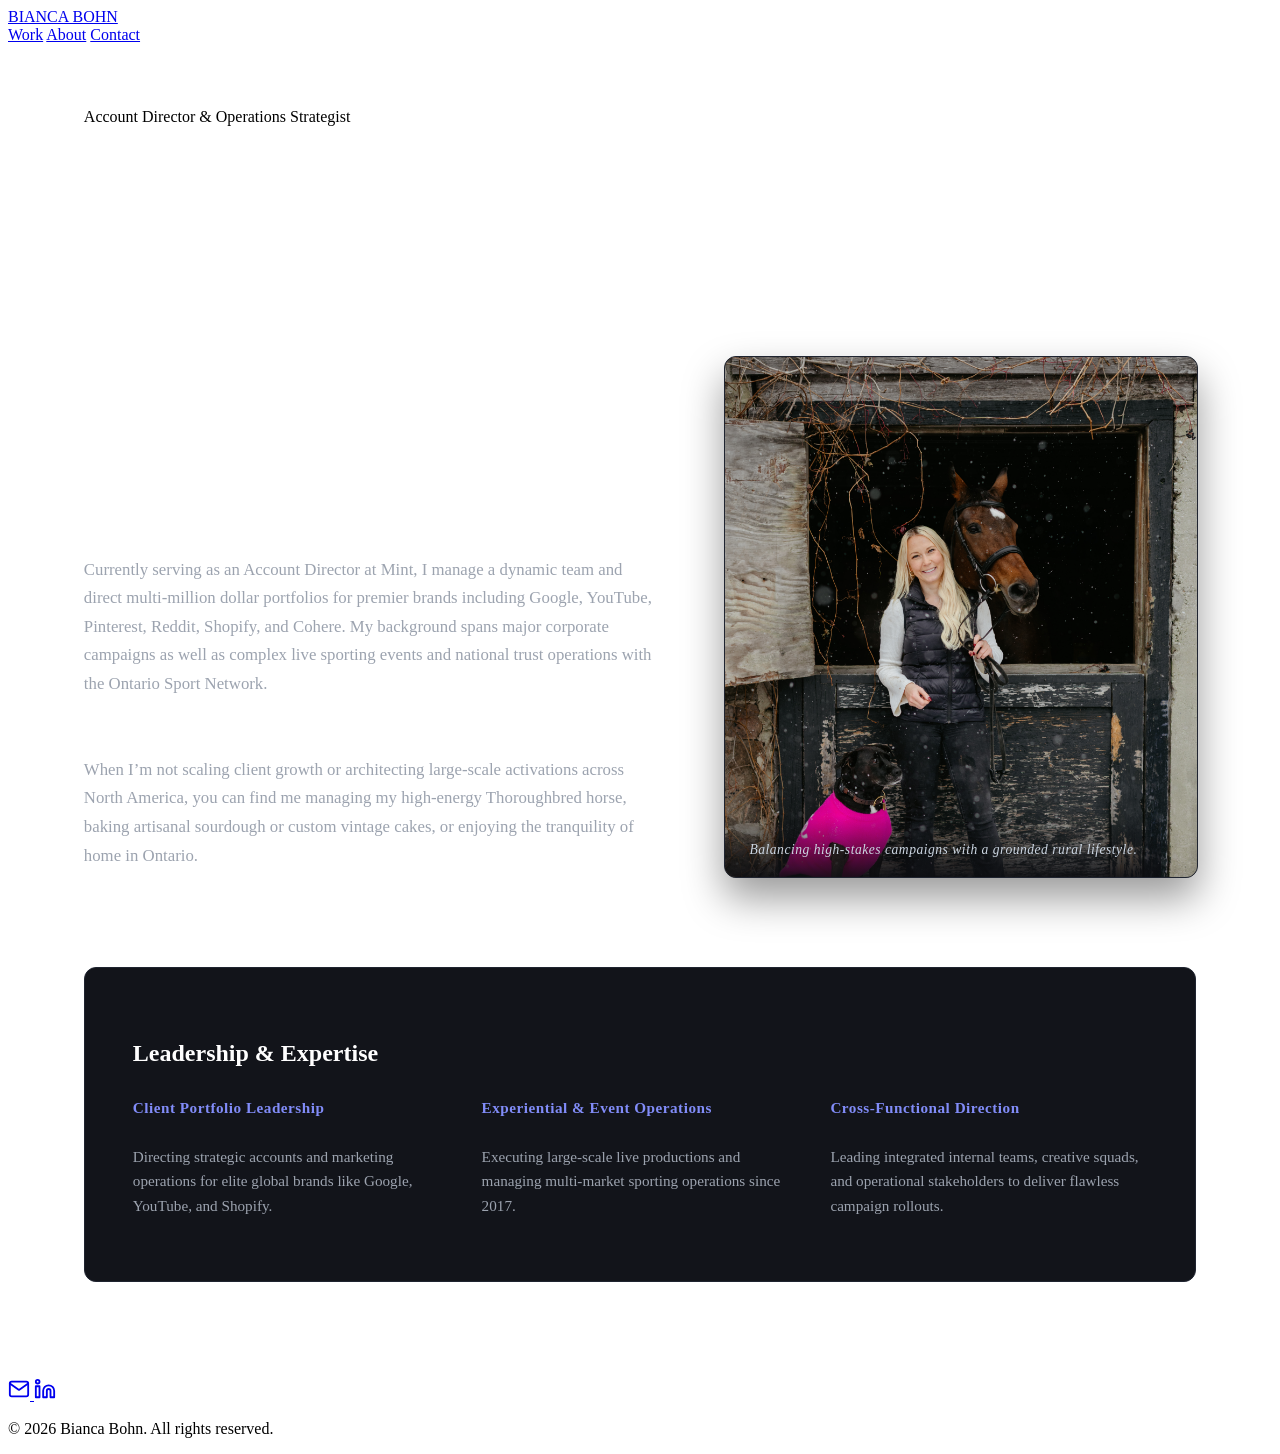
==== about.html @ da92cb6c "Add files via upload" ====
<!DOCTYPE html>
<html lang="en">
<head>
  <meta charset="UTF-8">
  <meta name="viewport" content="width=device-width, initial-scale=1.0">
  <title>About | Bianca Bohn</title>
  <link rel="stylesheet" href="styles.css">
</head>
<body>

  <!-- Navigation -->
  <header class="navbar">
    <a href="index.html" class="logo">BIANCA BOHN</a>
    <nav class="nav-links">
      <a href="index.html">Work</a>
      <a href="about.html" class="active">About</a>
      <a href="contact.html">Contact</a>
    </nav>
  </header>

  <!-- About Page Content -->
  <main class="about-page-container">
    
    <!-- Hero Intro Section -->
    <section class="about-hero">
      <div class="about-hero-text">
        <span class="info-label">Account Director & Operations Strategist</span>
        <h1>Driving scale through creative precision and operational rigor.</h1>
      </div>
    </section>

    <!-- Editorial Story & Lifestyle Photo Section -->
    <section class="about-story-section">
      <div class="about-story-grid">
        
        <!-- Left Column: Narrative -->
        <div class="about-text-content">
          <p class="story-lead">
            With nearly a decade of experience bridging the gap between high-level agency strategy and complex experiential execution, I specialize in leading high-performing teams and scaling portfolios for global tech and B2B leaders.
          </p>
          <p class="story-body">
            Currently serving as an Account Director at Mint, I manage a dynamic team and direct multi-million dollar portfolios for premier brands including Google, YouTube, Pinterest, Reddit, Shopify, and Cohere. My background spans major corporate campaigns as well as complex live sporting events and national trust operations with the Ontario Sport Network.
          </p>
          <p class="story-body">
            When I’m not scaling client growth or architecting large-scale activations across North America, you can find me managing my high-energy Thoroughbred horse, baking artisanal sourdough or custom vintage cakes, or enjoying the tranquility of home in Ontario.
          </p>
        </div>

        <!-- Right Column: Lifestyle Image Card -->
        <div class="about-image-card">
          <img src="about-lifestyle.jpg" alt="Bianca Bohn with her horse and dog">
          <div class="image-caption">
            <span>Balancing high-stakes campaigns with a grounded rural lifestyle.</span>
          </div>
        </div>

      </div>
    </section>

    <!-- Professional Experience Highlights -->
    <section class="experience-highlights">
      <div class="highlight-header">
        <h3>Leadership & Expertise</h3>
      </div>
      <div class="highlights-grid">
        <div class="highlight-box">
          <span class="highlight-title">Client Portfolio Leadership</span>
          <p class="highlight-desc">Directing strategic accounts and marketing operations for elite global brands like Google, YouTube, and Shopify.</p>
        </div>
        <div class="highlight-box">
          <span class="highlight-title">Experiential & Event Operations</span>
          <p class="highlight-desc">Executing large-scale live productions and managing multi-market sporting operations since 2017.</p>
        </div>
        <div class="highlight-box">
          <span class="highlight-title">Cross-Functional Direction</span>
          <p class="highlight-desc">Leading integrated internal teams, creative squads, and operational stakeholders to deliver flawless campaign rollouts.</p>
        </div>
      </div>
    </section>

  </main>

  <!-- Clean Icon Footer -->
  <footer class="footer-section">
    <div class="footer-content">
      <div class="footer-icons">
        <a href="mailto:biancabohn7@gmail.com" class="social-icon-btn" aria-label="Email">
          <svg width="22" height="22" viewBox="0 0 24 24" fill="none" stroke="currentColor" stroke-width="2" stroke-linecap="round" stroke-linejoin="round">
            <path d="M4 4h16c1.1 0 2 .9 2 2v12c0 1.1-.9 2-2 2H4c-1.1 0-2-.9-2-2V6c0-1.1.9-2 2-2z"></path>
            <polyline points="22,6 12,13 2,6"></polyline>
          </svg>
        </a>

        <a href="https://www.linkedin.com/in/biancabohn/" target="_blank" rel="noopener noreferrer" class="social-icon-btn" aria-label="LinkedIn">
          <svg width="22" height="22" viewBox="0 0 24 24" fill="none" stroke="currentColor" stroke-width="2" stroke-linecap="round" stroke-linejoin="round">
            <path d="M16 8a6 6 0 0 1 6 6v7h-4v-7a2 2 0 0 0-2-2 2 2 0 0 0-2 2v7h-4v-7a6 6 0 0 1 6-6z"></path>
            <rect x="2" y="9" width="4" height="12"></rect>
            <circle cx="4" cy="4" r="2"></circle>
          </svg>
        </a>
      </div>
      <p class="copyright">&copy; 2026 Bianca Bohn. All rights reserved.</p>
    </div>
  </footer>

</body>
</html>
---- styles.css ----
/* About Page Styling Enhancements */
.about-page-container {
  padding: 4rem 6% 6rem 6%;
  max-width: 1200px;
  margin: 0 auto;
}

.about-hero {
  margin-bottom: 4rem;
}

.about-hero h1 {
  font-size: clamp(2.5rem, 5.5vw, 4rem);
  font-weight: 800;
  color: #ffffff;
  letter-spacing: -1px;
  line-height: 1.1;
  margin-top: 1rem;
  max-width: 900px;
}

/* Story Section Grid */
.about-story-section {
  margin-bottom: 5rem;
}

.about-story-grid {
  display: grid;
  grid-template-columns: 1.1fr 0.9fr;
  gap: 4rem;
  align-items: center;
}

.about-text-content {
  display: flex;
  flex-direction: column;
  gap: 1.5rem;
}

.story-lead {
  font-size: 1.25rem;
  color: #ffffff;
  line-height: 1.6;
  font-weight: 500;
}

.story-body {
  font-size: 1.05rem;
  color: #9ca3af;
  line-height: 1.7;
}

/* Lifestyle Image Card */
.about-image-card {
  position: relative;
  width: 100%;
  height: 520px;
  border-radius: 12px;
  overflow: hidden;
  border: 1px solid #1f2430;
  background-color: #12141a;
  box-shadow: 0 20px 40px rgba(0, 0, 0, 0.4);
}

.about-image-card img {
  width: 100%;
  height: 100%;
  object-fit: cover;
  transition: transform 0.6s ease;
}

.about-image-card:hover img {
  transform: scale(1.03);
}

.image-caption {
  position: absolute;
  bottom: 0;
  inset-x: 0;
  background: linear-gradient(to top, rgba(13, 14, 18, 0.9) 0%, transparent 100%);
  padding: 1.5rem 1.5rem 1.2rem 1.5rem;
}

.image-caption span {
  font-size: 0.85rem;
  color: #cbd5e1;
  letter-spacing: 0.5px;
  font-style: italic;
}

/* Experience Highlights Grid */
.experience-highlights {
  background-color: #12141a;
  border: 1px solid #1f2430;
  padding: 3rem;
  border-radius: 12px;
}

.highlight-header h3 {
  font-size: 1.5rem;
  color: #ffffff;
  margin-bottom: 2rem;
}

.highlights-grid {
  display: grid;
  grid-template-columns: repeat(3, 1fr);
  gap: 2rem;
}

.highlight-box {
  display: flex;
  flex-direction: column;
  gap: 0.8rem;
}

.highlight-title {
  font-size: 0.95rem;
  font-weight: 700;
  color: #818cf8;
  letter-spacing: 0.5px;
}

.highlight-desc {
  font-size: 0.95rem;
  color: #9ca3af;
  line-height: 1.6;
}

/* Responsive adjustments */
@media (max-width: 968px) {
  .about-story-grid {
    grid-template-columns: 1fr;
    gap: 3rem;
  }

  .about-image-card {
    height: 400px;
  }

  .highlights-grid {
    grid-template-columns: 1fr;
    gap: 2.5rem;
  }
}
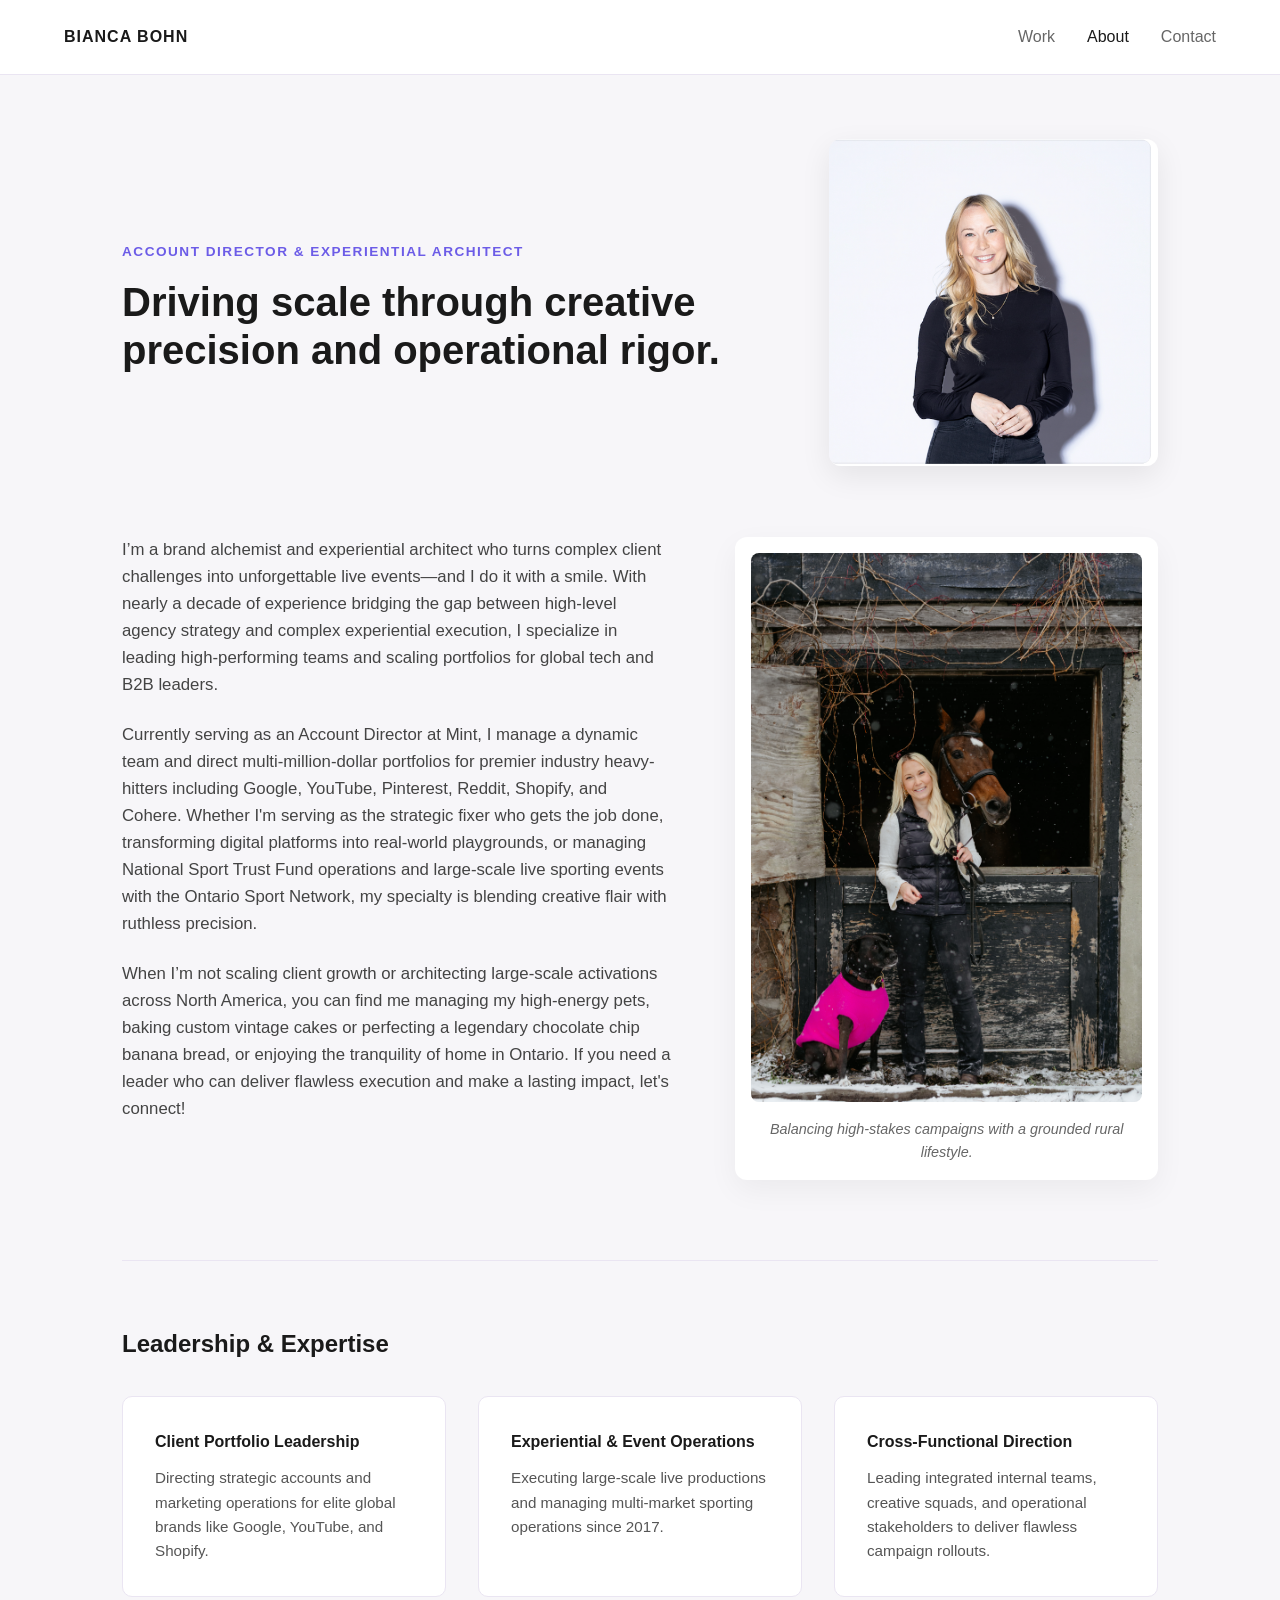
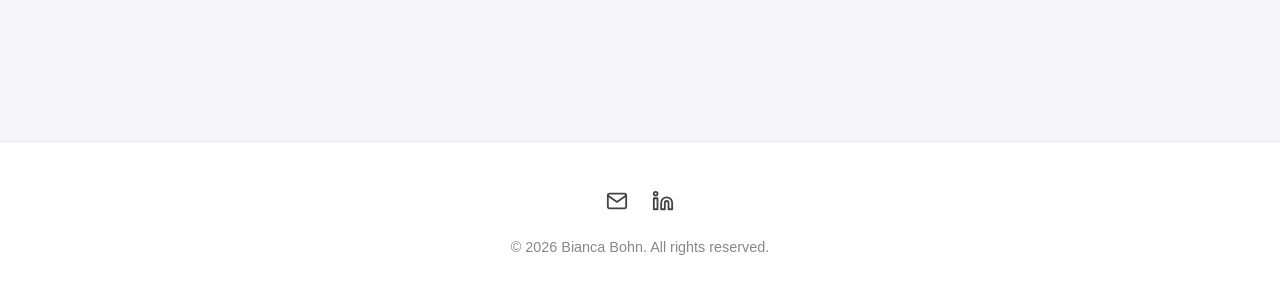
==== commit fa3ca019: "Add files via upload" ====
--- a/about.html
+++ b/about.html
@@ -21,11 +21,14 @@
   <!-- About Page Content -->
   <main class="about-page-container">
     
-    <!-- Hero Intro Section -->
-    <section class="about-hero">
+    <!-- Hero Intro Section with Professional Headshot Side-by-Side -->
+    <section class="about-hero-split">
       <div class="about-hero-text">
-        <span class="info-label">Account Director & Operations Strategist</span>
+        <span class="info-label">Account Director & Experiential Architect</span>
         <h1>Driving scale through creative precision and operational rigor.</h1>
+      </div>
+      <div class="about-headshot-card">
+        <img src="headshot.jpg" alt="Bianca Bohn Professional Headshot">
       </div>
     </section>
 
@@ -36,19 +39,19 @@
         <!-- Left Column: Narrative -->
         <div class="about-text-content">
           <p class="story-lead">
-            With nearly a decade of experience bridging the gap between high-level agency strategy and complex experiential execution, I specialize in leading high-performing teams and scaling portfolios for global tech and B2B leaders.
+            I’m a brand alchemist and experiential architect who turns complex client challenges into unforgettable live events—and I do it with a smile. With nearly a decade of experience bridging the gap between high-level agency strategy and complex experiential execution, I specialize in leading high-performing teams and scaling portfolios for global tech and B2B leaders.
           </p>
           <p class="story-body">
-            Currently serving as an Account Director at Mint, I manage a dynamic team and direct multi-million dollar portfolios for premier brands including Google, YouTube, Pinterest, Reddit, Shopify, and Cohere. My background spans major corporate campaigns as well as complex live sporting events and national trust operations with the Ontario Sport Network.
+            Currently serving as an Account Director at Mint, I manage a dynamic team and direct multi-million-dollar portfolios for premier industry heavy-hitters including Google, YouTube, Pinterest, Reddit, Shopify, and Cohere. Whether I'm serving as the strategic fixer who gets the job done, transforming digital platforms into real-world playgrounds, or managing National Sport Trust Fund operations and large-scale live sporting events with the Ontario Sport Network, my specialty is blending creative flair with ruthless precision.
           </p>
           <p class="story-body">
-            When I’m not scaling client growth or architecting large-scale activations across North America, you can find me managing my high-energy Thoroughbred horse, baking artisanal sourdough or custom vintage cakes, or enjoying the tranquility of home in Ontario.
+            When I’m not scaling client growth or architecting large-scale activations across North America, you can find me managing my high-energy pets, baking custom vintage cakes or perfecting a legendary chocolate chip banana bread, or enjoying the tranquility of home in Ontario. If you need a leader who can deliver flawless execution and make a lasting impact, let's connect!
           </p>
         </div>
 
         <!-- Right Column: Lifestyle Image Card -->
         <div class="about-image-card">
-          <img src="about-lifestyle.jpg" alt="Bianca Bohn with her horse and dog">
+          <img src="about-lifestyle.jpg" alt="Bianca Bohn with her horse and pets">
           <div class="image-caption">
             <span>Balancing high-stakes campaigns with a grounded rural lifestyle.</span>
           </div>
--- a/styles.css
+++ b/styles.css
@@ -1,105 +1,145 @@
-/* About Page Styling Enhancements */
+/* Base Styles */
+* {
+  margin: 0;
+  padding: 0;
+  box-sizing: border-box;
+}
+
+body {
+  font-family: -apple-system, BlinkMacSystemFont, "Segoe UI", Roboto, Helvetica, Arial, sans-serif;
+  background-color: #f7f6f9;
+  color: #1a1a1a;
+  line-height: 1.6;
+}
+
+/* Navbar */
+.navbar {
+  display: flex;
+  justify-content: space-between;
+  align-items: center;
+  padding: 1.5rem 5%;
+  background-color: #ffffff;
+  border-bottom: 1px solid #eae5f2;
+}
+
+.logo {
+  font-weight: 700;
+  letter-spacing: 1px;
+  text-decoration: none;
+  color: #1a1a1a;
+}
+
+.nav-links {
+  display: flex;
+  gap: 2rem;
+}
+
+.nav-links a {
+  text-decoration: none;
+  color: #666;
+  font-weight: 500;
+  transition: color 0.2s ease;
+}
+
+.nav-links a:hover,
+.nav-links a.active {
+  color: #1a1a1a;
+}
+
+/* About Page Container */
 .about-page-container {
-  padding: 4rem 6% 6rem 6%;
-  max-width: 1200px;
+  max-width: 1100px;
   margin: 0 auto;
-}
-
-.about-hero {
+  padding: 4rem 2rem;
+}
+
+/* Hero Split Section */
+.about-hero-split {
+  display: grid;
+  grid-template-columns: 2fr 1fr;
+  gap: 3rem;
+  align-items: center;
   margin-bottom: 4rem;
 }
 
-.about-hero h1 {
-  font-size: clamp(2.5rem, 5.5vw, 4rem);
-  font-weight: 800;
-  color: #ffffff;
-  letter-spacing: -1px;
-  line-height: 1.1;
-  margin-top: 1rem;
-  max-width: 900px;
-}
-
-/* Story Section Grid */
+.info-label {
+  display: inline-block;
+  font-size: 0.85rem;
+  text-transform: uppercase;
+  letter-spacing: 1.5px;
+  color: #6c5ce7;
+  font-weight: 600;
+  margin-bottom: 1rem;
+}
+
+.about-hero-text h1 {
+  font-size: 2.5rem;
+  line-height: 1.2;
+  color: #1a1a1a;
+}
+
+.about-headshot-card img {
+  width: 100%;
+  border-radius: 12px;
+  box-shadow: 0 10px 30px rgba(0, 0, 0, 0.08);
+  object-fit: cover;
+}
+
+/* Editorial Story Section */
 .about-story-section {
   margin-bottom: 5rem;
 }
 
 .about-story-grid {
   display: grid;
-  grid-template-columns: 1.1fr 0.9fr;
+  grid-template-columns: 1.3fr 1fr;
   gap: 4rem;
-  align-items: center;
-}
-
-.about-text-content {
-  display: flex;
-  flex-direction: column;
-  gap: 1.5rem;
+  align-items: start;
+}
+
+.about-text-content p {
+  margin-bottom: 1.5rem;
+  color: #444;
+  font-size: 1.05rem;
 }
 
 .story-lead {
-  font-size: 1.25rem;
-  color: #ffffff;
-  line-height: 1.6;
   font-weight: 500;
-}
-
-.story-body {
-  font-size: 1.05rem;
-  color: #9ca3af;
-  line-height: 1.7;
-}
-
-/* Lifestyle Image Card */
+  color: #1a1a1a;
+}
+
 .about-image-card {
-  position: relative;
-  width: 100%;
-  height: 520px;
+  background: #ffffff;
+  padding: 1rem;
   border-radius: 12px;
-  overflow: hidden;
-  border: 1px solid #1f2430;
-  background-color: #12141a;
-  box-shadow: 0 20px 40px rgba(0, 0, 0, 0.4);
+  box-shadow: 0 10px 30px rgba(0, 0, 0, 0.05);
 }
 
 .about-image-card img {
   width: 100%;
-  height: 100%;
+  border-radius: 8px;
+  display: block;
   object-fit: cover;
-  transition: transform 0.6s ease;
-}
-
-.about-image-card:hover img {
-  transform: scale(1.03);
 }
 
 .image-caption {
-  position: absolute;
-  bottom: 0;
-  inset-x: 0;
-  background: linear-gradient(to top, rgba(13, 14, 18, 0.9) 0%, transparent 100%);
-  padding: 1.5rem 1.5rem 1.2rem 1.5rem;
-}
-
-.image-caption span {
-  font-size: 0.85rem;
-  color: #cbd5e1;
-  letter-spacing: 0.5px;
+  padding-top: 1rem;
+  font-size: 0.9rem;
+  color: #666;
+  text-align: center;
   font-style: italic;
 }
 
-/* Experience Highlights Grid */
+/* Experience Highlights */
 .experience-highlights {
-  background-color: #12141a;
-  border: 1px solid #1f2430;
-  padding: 3rem;
-  border-radius: 12px;
+  border-top: 1px solid #eae5f2;
+  padding-top: 4rem;
 }
 
 .highlight-header h3 {
   font-size: 1.5rem;
-  color: #ffffff;
   margin-bottom: 2rem;
+  color: #1a1a1a;
 }
 
 .highlights-grid {
@@ -109,37 +149,68 @@
 }
 
 .highlight-box {
-  display: flex;
-  flex-direction: column;
-  gap: 0.8rem;
+  background: #ffffff;
+  padding: 2rem;
+  border-radius: 10px;
+  border: 1px solid #eae5f2;
 }
 
 .highlight-title {
-  font-size: 0.95rem;
-  font-weight: 700;
-  color: #818cf8;
-  letter-spacing: 0.5px;
+  display: block;
+  font-weight: 600;
+  margin-bottom: 0.75rem;
+  color: #1a1a1a;
 }
 
 .highlight-desc {
   font-size: 0.95rem;
-  color: #9ca3af;
-  line-height: 1.6;
-}
-
-/* Responsive adjustments */
-@media (max-width: 968px) {
-  .about-story-grid {
-    grid-template-columns: 1fr;
-    gap: 3rem;
-  }
-
-  .about-image-card {
-    height: 400px;
-  }
-
+  color: #555;
+  margin: 0;
+}
+
+/* Footer */
+.footer-section {
+  background-color: #ffffff;
+  border-top: 1px solid #eae5f2;
+  padding: 3rem 0;
+  margin-top: 5rem;
+  text-align: center;
+}
+
+.footer-content {
+  max-width: 1100px;
+  margin: 0 auto;
+  padding: 0 2rem;
+}
+
+.footer-icons {
+  display: flex;
+  justify-content: center;
+  gap: 1.5rem;
+  margin-bottom: 1.5rem;
+}
+
+.social-icon-btn {
+  color: #444;
+  transition: color 0.2s ease;
+  display: inline-flex;
+}
+
+.social-icon-btn:hover {
+  color: #6c5ce7;
+}
+
+.copyright {
+  font-size: 0.9rem;
+  color: #888;
+}
+
+/* Responsive Design */
+@media (max-width: 768px) {
+  .about-hero-split,
+  .about-story-grid,
   .highlights-grid {
     grid-template-columns: 1fr;
-    gap: 2.5rem;
+    gap: 2rem;
   }
 }
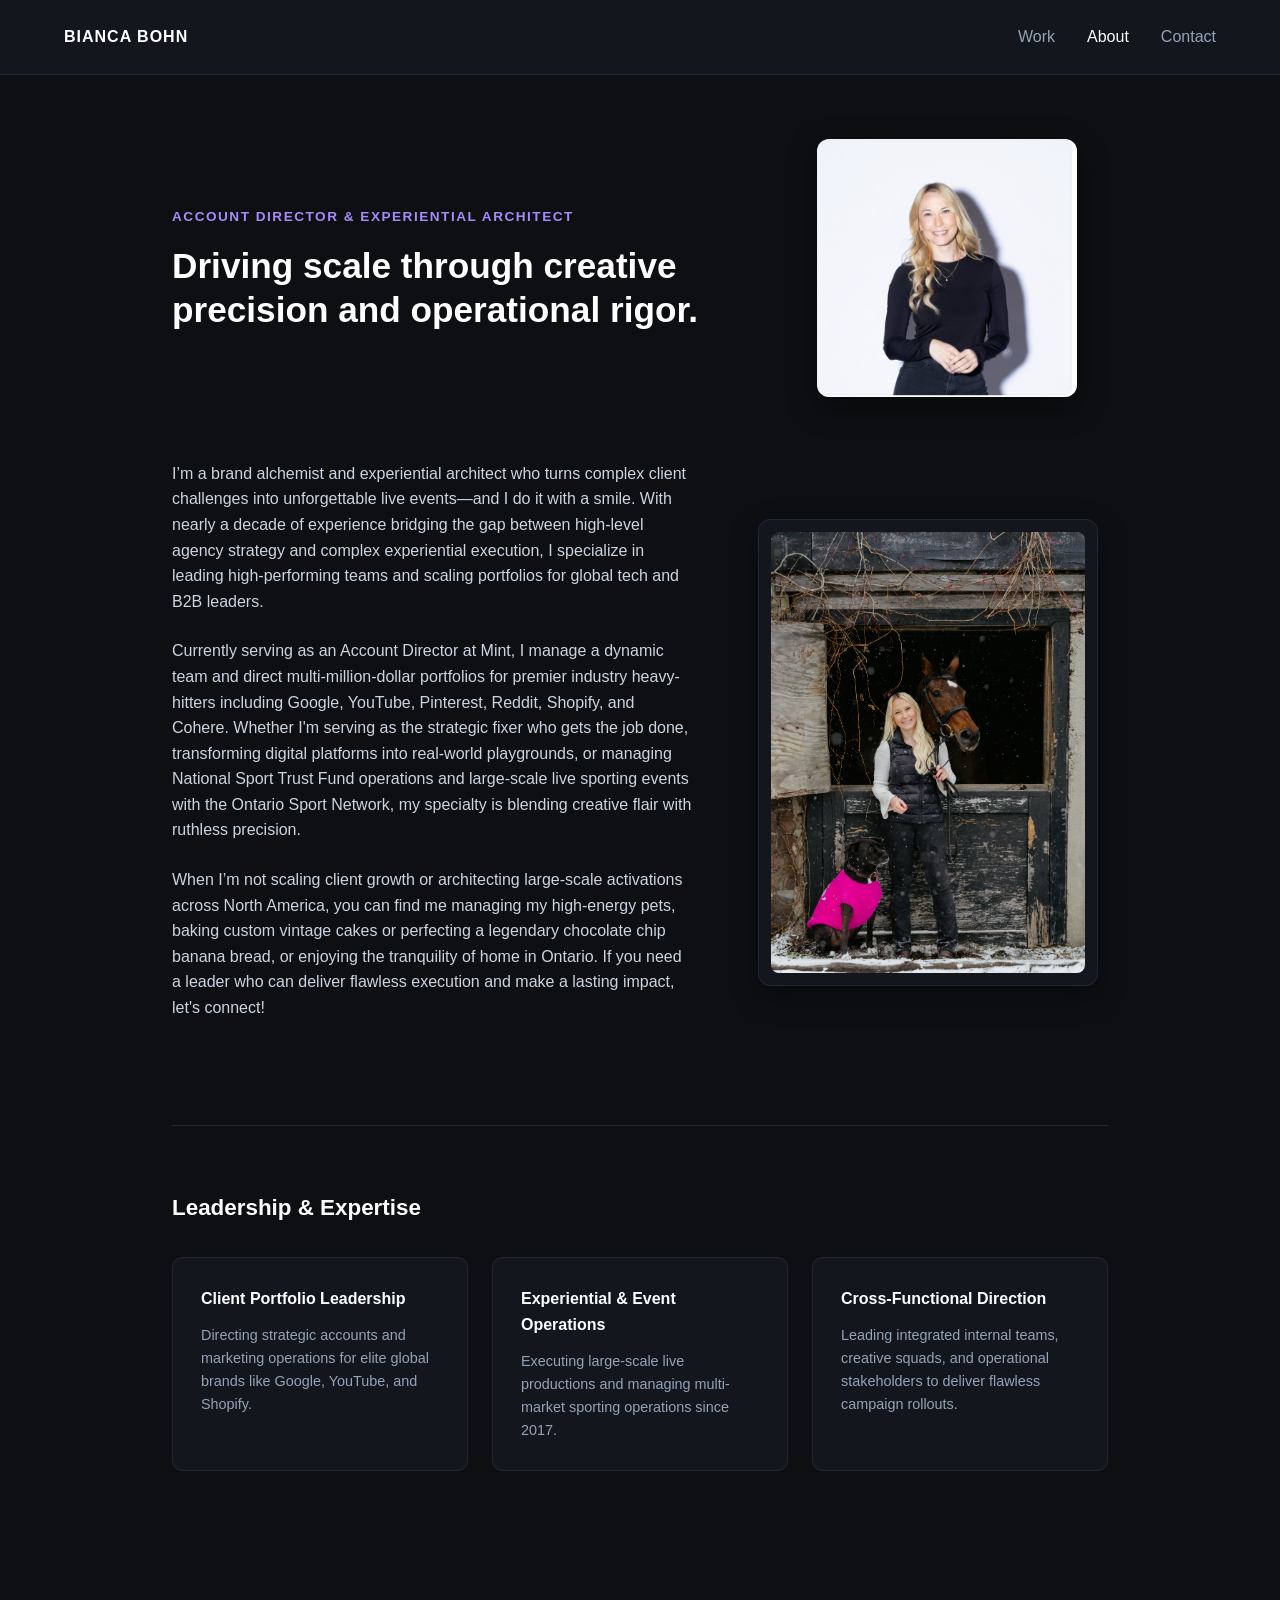
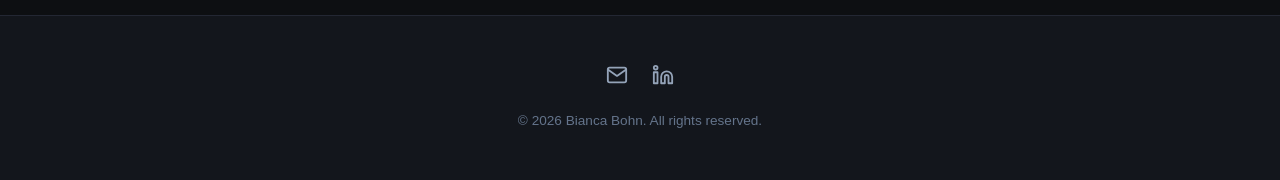
==== commit 7731feb2: "Add files via upload" ====
--- a/about.html
+++ b/about.html
@@ -21,13 +21,13 @@
   <!-- About Page Content -->
   <main class="about-page-container">
     
-    <!-- Hero Intro Section with Professional Headshot Side-by-Side -->
-    <section class="about-hero-split">
+    <!-- Hero Intro Section -->
+    <section class="about-hero-balanced">
       <div class="about-hero-text">
         <span class="info-label">Account Director & Experiential Architect</span>
         <h1>Driving scale through creative precision and operational rigor.</h1>
       </div>
-      <div class="about-headshot-card">
+      <div class="headshot-wrapper">
         <img src="headshot.jpg" alt="Bianca Bohn Professional Headshot">
       </div>
     </section>
@@ -49,12 +49,9 @@
           </p>
         </div>
 
-        <!-- Right Column: Lifestyle Image Card -->
-        <div class="about-image-card">
+        <!-- Right Column: Lifestyle Image (Text overlay removed, smaller size) -->
+        <div class="about-image-card-clean">
           <img src="about-lifestyle.jpg" alt="Bianca Bohn with her horse and pets">
-          <div class="image-caption">
-            <span>Balancing high-stakes campaigns with a grounded rural lifestyle.</span>
-          </div>
         </div>
 
       </div>
--- a/styles.css
+++ b/styles.css
@@ -7,8 +7,8 @@
 
 body {
   font-family: -apple-system, BlinkMacSystemFont, "Segoe UI", Roboto, Helvetica, Arial, sans-serif;
-  background-color: #f7f6f9;
-  color: #1a1a1a;
+  background-color: #0d0f12; /* Dark theme matching your aesthetic */
+  color: #e2e8f0;
   line-height: 1.6;
 }
 
@@ -18,15 +18,15 @@
   justify-content: space-between;
   align-items: center;
   padding: 1.5rem 5%;
-  background-color: #ffffff;
-  border-bottom: 1px solid #eae5f2;
+  background-color: #13161c;
+  border-bottom: 1px solid #232733;
 }
 
 .logo {
   font-weight: 700;
   letter-spacing: 1px;
   text-decoration: none;
-  color: #1a1a1a;
+  color: #ffffff;
 }
 
 .nav-links {
@@ -36,27 +36,27 @@
 
 .nav-links a {
   text-decoration: none;
-  color: #666;
+  color: #94a3b8;
   font-weight: 500;
   transition: color 0.2s ease;
 }
 
 .nav-links a:hover,
 .nav-links a.active {
-  color: #1a1a1a;
+  color: #ffffff;
 }
 
 /* About Page Container */
 .about-page-container {
-  max-width: 1100px;
+  max-width: 1000px;
   margin: 0 auto;
   padding: 4rem 2rem;
 }
 
-/* Hero Split Section */
-.about-hero-split {
+/* Hero Balanced Section */
+.about-hero-balanced {
   display: grid;
-  grid-template-columns: 2fr 1fr;
+  grid-template-columns: 1.4fr 0.8fr;
   gap: 3rem;
   align-items: center;
   margin-bottom: 4rem;
@@ -67,22 +67,29 @@
   font-size: 0.85rem;
   text-transform: uppercase;
   letter-spacing: 1.5px;
-  color: #6c5ce7;
+  color: #a78bfa;
   font-weight: 600;
   margin-bottom: 1rem;
 }
 
 .about-hero-text h1 {
-  font-size: 2.5rem;
-  line-height: 1.2;
-  color: #1a1a1a;
-}
-
-.about-headshot-card img {
+  font-size: 2.2rem;
+  line-height: 1.25;
+  color: #ffffff;
+}
+
+/* Controlled, Smaller Headshot */
+.headshot-wrapper {
+  max-width: 260px;
+  margin: 0 auto;
+}
+
+.headshot-wrapper img {
   width: 100%;
   border-radius: 12px;
-  box-shadow: 0 10px 30px rgba(0, 0, 0, 0.08);
+  box-shadow: 0 10px 30px rgba(0, 0, 0, 0.4);
   object-fit: cover;
+  display: block;
 }
 
 /* Editorial Story Section */
@@ -92,93 +99,89 @@
 
 .about-story-grid {
   display: grid;
-  grid-template-columns: 1.3fr 1fr;
-  gap: 4rem;
-  align-items: start;
+  grid-template-columns: 1.3fr 0.9fr;
+  gap: 3.5rem;
+  align-items: center;
 }
 
 .about-text-content p {
   margin-bottom: 1.5rem;
-  color: #444;
-  font-size: 1.05rem;
+  color: #cbd5e1;
+  font-size: 1rem;
 }
 
 .story-lead {
   font-weight: 500;
-  color: #1a1a1a;
-}
-
-.about-image-card {
-  background: #ffffff;
-  padding: 1rem;
+  color: #ffffff;
+}
+
+/* Clean Lifestyle Image Card (Text Removed, Proportionate Size) */
+.about-image-card-clean {
+  background: #13161c;
+  padding: 0.75rem;
   border-radius: 12px;
-  box-shadow: 0 10px 30px rgba(0, 0, 0, 0.05);
-}
-
-.about-image-card img {
+  border: 1px solid #232733;
+  box-shadow: 0 10px 30px rgba(0, 0, 0, 0.3);
+  max-width: 340px;
+  margin: 0 auto;
+}
+
+.about-image-card-clean img {
   width: 100%;
   border-radius: 8px;
   display: block;
   object-fit: cover;
 }
 
-.image-caption {
-  padding-top: 1rem;
-  font-size: 0.9rem;
-  color: #666;
-  text-align: center;
-  font-style: italic;
-}
-
 /* Experience Highlights */
 .experience-highlights {
-  border-top: 1px solid #eae5f2;
+  border-top: 1px solid #232733;
   padding-top: 4rem;
 }
 
 .highlight-header h3 {
-  font-size: 1.5rem;
+  font-size: 1.4rem;
   margin-bottom: 2rem;
-  color: #1a1a1a;
+  color: #ffffff;
 }
 
 .highlights-grid {
   display: grid;
   grid-template-columns: repeat(3, 1fr);
-  gap: 2rem;
+  gap: 1.5rem;
 }
 
 .highlight-box {
-  background: #ffffff;
-  padding: 2rem;
+  background: #13161c;
+  padding: 1.75rem;
   border-radius: 10px;
-  border: 1px solid #eae5f2;
+  border: 1px solid #232733;
 }
 
 .highlight-title {
   display: block;
   font-weight: 600;
   margin-bottom: 0.75rem;
-  color: #1a1a1a;
+  color: #ffffff;
 }
 
 .highlight-desc {
-  font-size: 0.95rem;
-  color: #555;
+  font-size: 0.9rem;
+  color: #94a3b8;
   margin: 0;
 }
 
 /* Footer */
 .footer-section {
-  background-color: #ffffff;
-  border-top: 1px solid #eae5f2;
+  background-color: #13161c;
+  border-top: 1px solid #232733;
   padding: 3rem 0;
   margin-top: 5rem;
   text-align: center;
 }
 
 .footer-content {
-  max-width: 1100px;
+  max-width: 1000px;
   margin: 0 auto;
   padding: 0 2rem;
 }
@@ -191,26 +194,30 @@
 }
 
 .social-icon-btn {
-  color: #444;
+  color: #94a3b8;
   transition: color 0.2s ease;
   display: inline-flex;
 }
 
 .social-icon-btn:hover {
-  color: #6c5ce7;
+  color: #ffffff;
 }
 
 .copyright {
-  font-size: 0.9rem;
-  color: #888;
+  font-size: 0.85rem;
+  color: #64748b;
 }
 
 /* Responsive Design */
 @media (max-width: 768px) {
-  .about-hero-split,
+  .about-hero-balanced,
   .about-story-grid,
   .highlights-grid {
     grid-template-columns: 1fr;
     gap: 2rem;
   }
+  
+  .headshot-wrapper {
+    max-width: 220px;
+  }
 }
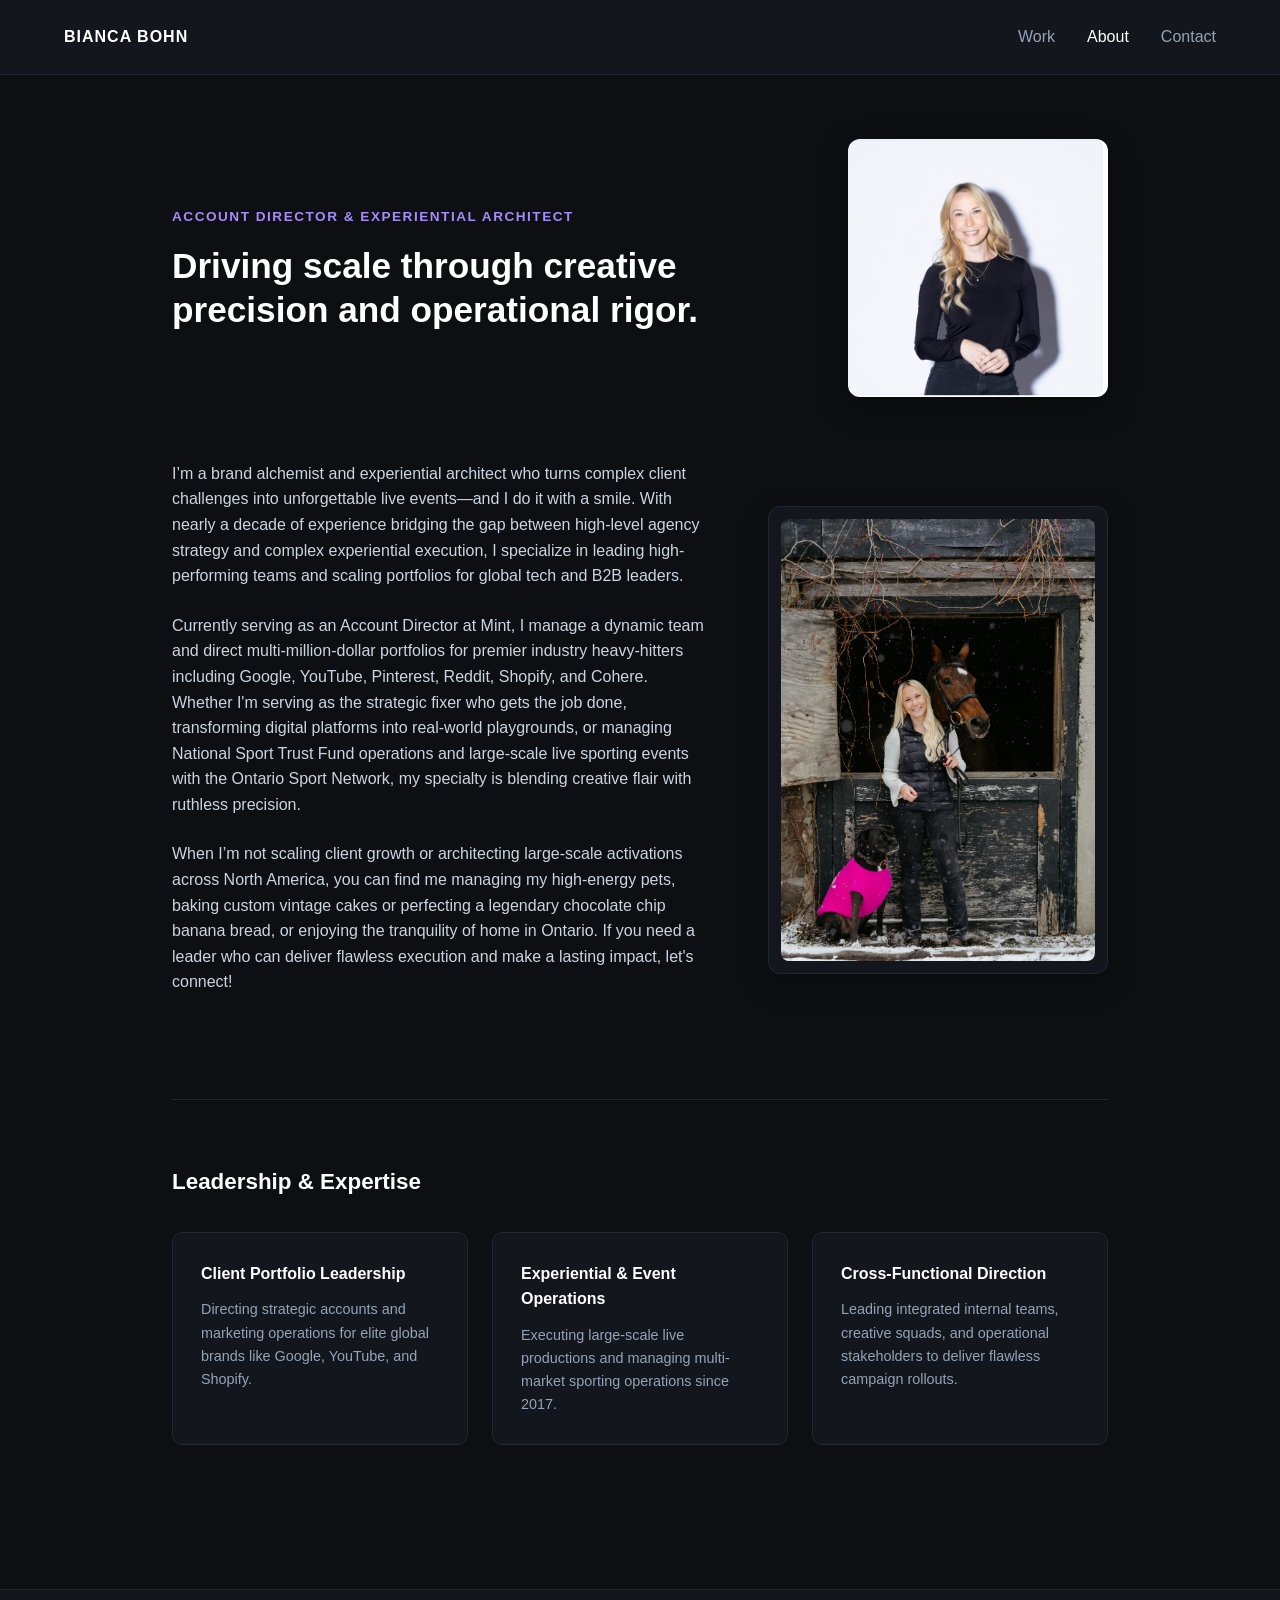
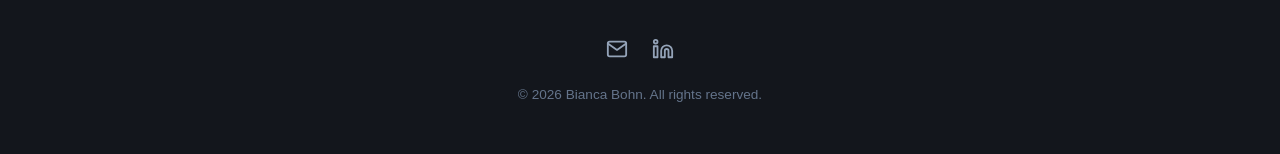
==== commit cdc1e140: "Add files via upload" ====
--- a/about.html
+++ b/about.html
@@ -18,10 +18,10 @@
     </nav>
   </header>
 
-  <!-- About Page Content -->
+  <!-- About Page Container -->
   <main class="about-page-container">
     
-    <!-- Hero Intro Section -->
+    <!-- Hero Balanced Section (Headshot on Right) -->
     <section class="about-hero-balanced">
       <div class="about-hero-text">
         <span class="info-label">Account Director & Experiential Architect</span>
@@ -32,11 +32,16 @@
       </div>
     </section>
 
-    <!-- Editorial Story & Lifestyle Photo Section -->
+    <!-- Editorial Story & Lifestyle Photo Section (Reversed: Image on Left) -->
     <section class="about-story-section">
-      <div class="about-story-grid">
+      <div class="about-story-grid reversed">
         
-        <!-- Left Column: Narrative -->
+        <!-- Lifestyle Image on Left -->
+        <div class="about-image-card-clean">
+          <img src="about-lifestyle.jpg" alt="Bianca Bohn with her horse and pets">
+        </div>
+
+        <!-- Narrative on Right -->
         <div class="about-text-content">
           <p class="story-lead">
             I’m a brand alchemist and experiential architect who turns complex client challenges into unforgettable live events—and I do it with a smile. With nearly a decade of experience bridging the gap between high-level agency strategy and complex experiential execution, I specialize in leading high-performing teams and scaling portfolios for global tech and B2B leaders.
@@ -47,11 +52,6 @@
           <p class="story-body">
             When I’m not scaling client growth or architecting large-scale activations across North America, you can find me managing my high-energy pets, baking custom vintage cakes or perfecting a legendary chocolate chip banana bread, or enjoying the tranquility of home in Ontario. If you need a leader who can deliver flawless execution and make a lasting impact, let's connect!
           </p>
-        </div>
-
-        <!-- Right Column: Lifestyle Image (Text overlay removed, smaller size) -->
-        <div class="about-image-card-clean">
-          <img src="about-lifestyle.jpg" alt="Bianca Bohn with her horse and pets">
         </div>
 
       </div>
--- a/styles.css
+++ b/styles.css
@@ -7,7 +7,7 @@
 
 body {
   font-family: -apple-system, BlinkMacSystemFont, "Segoe UI", Roboto, Helvetica, Arial, sans-serif;
-  background-color: #0d0f12; /* Dark theme matching your aesthetic */
+  background-color: #0d0f12;
   color: #e2e8f0;
   line-height: 1.6;
 }
@@ -55,11 +55,16 @@
 
 /* Hero Balanced Section */
 .about-hero-balanced {
-  display: grid;
-  grid-template-columns: 1.4fr 0.8fr;
+  display: flex;
+  flex-direction: row;
+  justify-content: space-between;
+  align-items: center;
   gap: 3rem;
-  align-items: center;
   margin-bottom: 4rem;
+}
+
+.about-hero-text {
+  flex: 1.4;
 }
 
 .info-label {
@@ -78,14 +83,16 @@
   color: #ffffff;
 }
 
-/* Controlled, Smaller Headshot */
+/* Controlled Headshot */
 .headshot-wrapper {
+  flex: 0.8;
   max-width: 260px;
-  margin: 0 auto;
+  width: 100%;
 }
 
 .headshot-wrapper img {
   width: 100%;
+  height: auto;
   border-radius: 12px;
   box-shadow: 0 10px 30px rgba(0, 0, 0, 0.4);
   object-fit: cover;
@@ -98,10 +105,19 @@
 }
 
 .about-story-grid {
-  display: grid;
-  grid-template-columns: 1.3fr 0.9fr;
+  display: flex;
+  flex-direction: row;
+  align-items: center;
   gap: 3.5rem;
-  align-items: center;
+}
+
+/* Reverses the row direction for the alternating layout */
+.about-story-grid.reversed {
+  flex-direction: row-reverse;
+}
+
+.about-text-content {
+  flex: 1.3;
 }
 
 .about-text-content p {
@@ -115,19 +131,22 @@
   color: #ffffff;
 }
 
-/* Clean Lifestyle Image Card (Text Removed, Proportionate Size) */
+/* Clean Lifestyle Image Card */
 .about-image-card-clean {
+  flex: 0.9;
   background: #13161c;
   padding: 0.75rem;
   border-radius: 12px;
   border: 1px solid #232733;
   box-shadow: 0 10px 30px rgba(0, 0, 0, 0.3);
   max-width: 340px;
+  width: 100%;
   margin: 0 auto;
 }
 
 .about-image-card-clean img {
   width: 100%;
+  height: auto;
   border-radius: 8px;
   display: block;
   object-fit: cover;
@@ -146,12 +165,13 @@
 }
 
 .highlights-grid {
-  display: grid;
-  grid-template-columns: repeat(3, 1fr);
+  display: flex;
+  flex-direction: row;
   gap: 1.5rem;
 }
 
 .highlight-box {
+  flex: 1;
   background: #13161c;
   padding: 1.75rem;
   border-radius: 10px;
@@ -212,8 +232,9 @@
 @media (max-width: 768px) {
   .about-hero-balanced,
   .about-story-grid,
+  .about-story-grid.reversed,
   .highlights-grid {
-    grid-template-columns: 1fr;
+    flex-direction: column;
     gap: 2rem;
   }
   
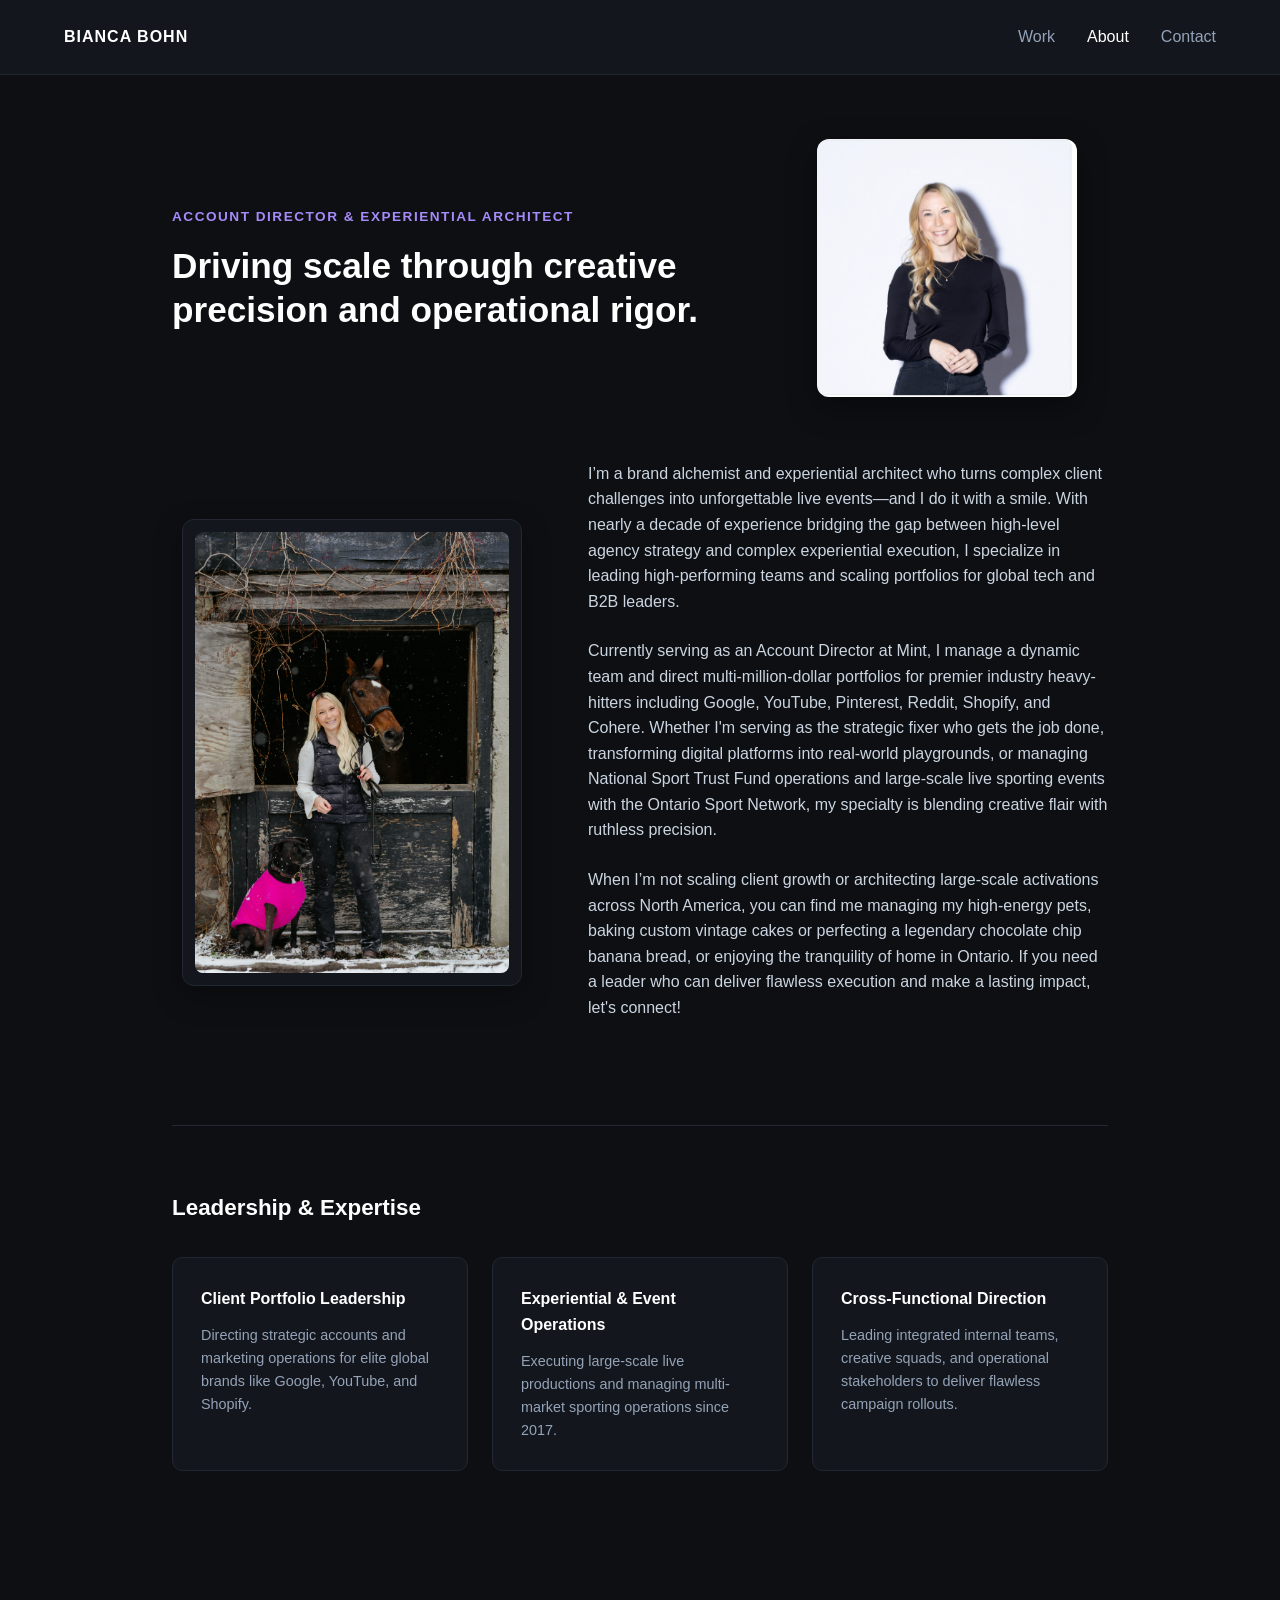
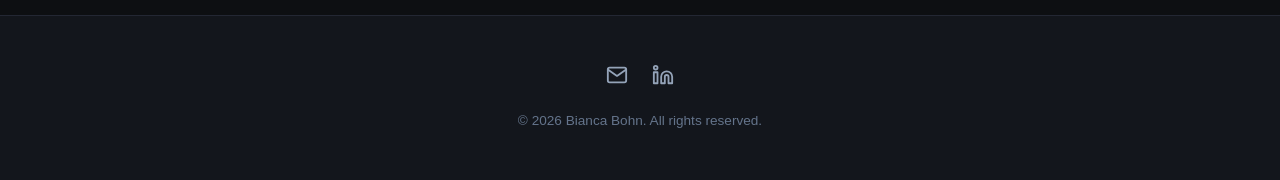
==== commit f91b0823: "Update about.html" ====
--- a/about.html
+++ b/about.html
@@ -32,16 +32,14 @@
       </div>
     </section>
 
-    <!-- Editorial Story & Lifestyle Photo Section (Reversed: Image on Left) -->
+    <!-- Editorial Story Section (Lifestyle Image on Left via .reversed) -->
     <section class="about-story-section">
       <div class="about-story-grid reversed">
         
-        <!-- Lifestyle Image on Left -->
         <div class="about-image-card-clean">
-          <img src="about-lifestyle.jpg" alt="Bianca Bohn with her horse and pets">
+          <img src="about-lifestyle.jpg" alt="Bianca Bohn lifestyle">
         </div>
 
-        <!-- Narrative on Right -->
         <div class="about-text-content">
           <p class="story-lead">
             I’m a brand alchemist and experiential architect who turns complex client challenges into unforgettable live events—and I do it with a smile. With nearly a decade of experience bridging the gap between high-level agency strategy and complex experiential execution, I specialize in leading high-performing teams and scaling portfolios for global tech and B2B leaders.
@@ -80,23 +78,15 @@
 
   </main>
 
-  <!-- Clean Icon Footer -->
+  <!-- Footer -->
   <footer class="footer-section">
     <div class="footer-content">
       <div class="footer-icons">
         <a href="mailto:biancabohn7@gmail.com" class="social-icon-btn" aria-label="Email">
-          <svg width="22" height="22" viewBox="0 0 24 24" fill="none" stroke="currentColor" stroke-width="2" stroke-linecap="round" stroke-linejoin="round">
-            <path d="M4 4h16c1.1 0 2 .9 2 2v12c0 1.1-.9 2-2 2H4c-1.1 0-2-.9-2-2V6c0-1.1.9-2 2-2z"></path>
-            <polyline points="22,6 12,13 2,6"></polyline>
-          </svg>
+          <svg width="22" height="22" viewBox="0 0 24 24" fill="none" stroke="currentColor" stroke-width="2" stroke-linecap="round" stroke-linejoin="round"><path d="M4 4h16c1.1 0 2 .9 2 2v12c0 1.1-.9 2-2 2H4c-1.1 0-2-.9-2-2V6c0-1.1.9-2 2-2z"></path><polyline points="22,6 12,13 2,6"></polyline></svg>
         </a>
-
         <a href="https://www.linkedin.com/in/biancabohn/" target="_blank" rel="noopener noreferrer" class="social-icon-btn" aria-label="LinkedIn">
-          <svg width="22" height="22" viewBox="0 0 24 24" fill="none" stroke="currentColor" stroke-width="2" stroke-linecap="round" stroke-linejoin="round">
-            <path d="M16 8a6 6 0 0 1 6 6v7h-4v-7a2 2 0 0 0-2-2 2 2 0 0 0-2 2v7h-4v-7a6 6 0 0 1 6-6z"></path>
-            <rect x="2" y="9" width="4" height="12"></rect>
-            <circle cx="4" cy="4" r="2"></circle>
-          </svg>
+          <svg width="22" height="22" viewBox="0 0 24 24" fill="none" stroke="currentColor" stroke-width="2" stroke-linecap="round" stroke-linejoin="round"><path d="M16 8a6 6 0 0 1 6 6v7h-4v-7a2 2 0 0 0-2-2 2 2 0 0 0-2 2v7h-4v-7a6 6 0 0 1 6-6z"></path><rect x="2" y="9" width="4" height="12"></rect><circle cx="4" cy="4" r="2"></circle></svg>
         </a>
       </div>
       <p class="copyright">&copy; 2026 Bianca Bohn. All rights reserved.</p>
@@ -104,4 +94,4 @@
   </footer>
 
 </body>
-</html>+</html>
--- a/styles.css
+++ b/styles.css
@@ -10,6 +10,7 @@
   background-color: #0d0f12;
   color: #e2e8f0;
   line-height: 1.6;
+  overflow-x: hidden;
 }
 
 /* Navbar */
@@ -46,25 +47,64 @@
   color: #ffffff;
 }
 
-/* About Page Container */
+/* Homepage Carousel Styles */
+.hero-carousel-section {
+  padding: 4rem 0;
+  overflow: hidden;
+  width: 100%;
+}
+
+.carousel-track {
+  display: flex;
+  gap: 2rem;
+  width: max-content;
+  animation: scrollHorizontal 35s linear infinite;
+}
+
+.carousel-track:hover {
+  animation-play-state: paused;
+}
+
+.carousel-card {
+  width: 380px;
+  height: 480px;
+  border-radius: 12px;
+  overflow: hidden;
+  position: relative;
+  background: #13161c;
+  border: 1px solid #232733;
+  flex-shrink: 0;
+}
+
+.carousel-card img {
+  width: 100%;
+  height: 100%;
+  object-fit: cover;
+  display: block;
+}
+
+@keyframes scrollHorizontal {
+  0% {
+    transform: translateX(0);
+  }
+  100% {
+    transform: translateX(-50%);
+  }
+}
+
+/* About Page Styles */
 .about-page-container {
   max-width: 1000px;
   margin: 0 auto;
   padding: 4rem 2rem;
 }
 
-/* Hero Balanced Section */
 .about-hero-balanced {
-  display: flex;
-  flex-direction: row;
-  justify-content: space-between;
+  display: grid;
+  grid-template-columns: 1.4fr 0.8fr;
+  gap: 3rem;
   align-items: center;
-  gap: 3rem;
   margin-bottom: 4rem;
-}
-
-.about-hero-text {
-  flex: 1.4;
 }
 
 .info-label {
@@ -83,41 +123,28 @@
   color: #ffffff;
 }
 
-/* Controlled Headshot */
 .headshot-wrapper {
-  flex: 0.8;
   max-width: 260px;
-  width: 100%;
+  margin: 0 auto;
 }
 
 .headshot-wrapper img {
   width: 100%;
-  height: auto;
   border-radius: 12px;
   box-shadow: 0 10px 30px rgba(0, 0, 0, 0.4);
   object-fit: cover;
   display: block;
 }
 
-/* Editorial Story Section */
 .about-story-section {
   margin-bottom: 5rem;
 }
 
 .about-story-grid {
-  display: flex;
-  flex-direction: row;
+  display: grid;
+  grid-template-columns: 0.9fr 1.3fr;
+  gap: 3.5rem;
   align-items: center;
-  gap: 3.5rem;
-}
-
-/* Reverses the row direction for the alternating layout */
-.about-story-grid.reversed {
-  flex-direction: row-reverse;
-}
-
-.about-text-content {
-  flex: 1.3;
 }
 
 .about-text-content p {
@@ -131,28 +158,23 @@
   color: #ffffff;
 }
 
-/* Clean Lifestyle Image Card */
 .about-image-card-clean {
-  flex: 0.9;
   background: #13161c;
   padding: 0.75rem;
   border-radius: 12px;
   border: 1px solid #232733;
   box-shadow: 0 10px 30px rgba(0, 0, 0, 0.3);
   max-width: 340px;
-  width: 100%;
   margin: 0 auto;
 }
 
 .about-image-card-clean img {
   width: 100%;
-  height: auto;
   border-radius: 8px;
   display: block;
   object-fit: cover;
 }
 
-/* Experience Highlights */
 .experience-highlights {
   border-top: 1px solid #232733;
   padding-top: 4rem;
@@ -165,13 +187,12 @@
 }
 
 .highlights-grid {
-  display: flex;
-  flex-direction: row;
+  display: grid;
+  grid-template-columns: repeat(3, 1fr);
   gap: 1.5rem;
 }
 
 .highlight-box {
-  flex: 1;
   background: #13161c;
   padding: 1.75rem;
   border-radius: 10px;
@@ -189,6 +210,20 @@
   font-size: 0.9rem;
   color: #94a3b8;
   margin: 0;
+}
+
+/* Contact Page Styles */
+.contact-container,
+.contact-page-container {
+  max-width: 800px;
+  margin: 0 auto;
+  padding: 4rem 2rem;
+}
+
+.contact-grid {
+  display: grid;
+  grid-template-columns: 1fr 1fr;
+  gap: 3rem;
 }
 
 /* Footer */
@@ -232,13 +267,9 @@
 @media (max-width: 768px) {
   .about-hero-balanced,
   .about-story-grid,
-  .about-story-grid.reversed,
-  .highlights-grid {
-    flex-direction: column;
+  .highlights-grid,
+  .contact-grid {
+    grid-template-columns: 1fr;
     gap: 2rem;
   }
-  
-  .headshot-wrapper {
-    max-width: 220px;
-  }
-}+}
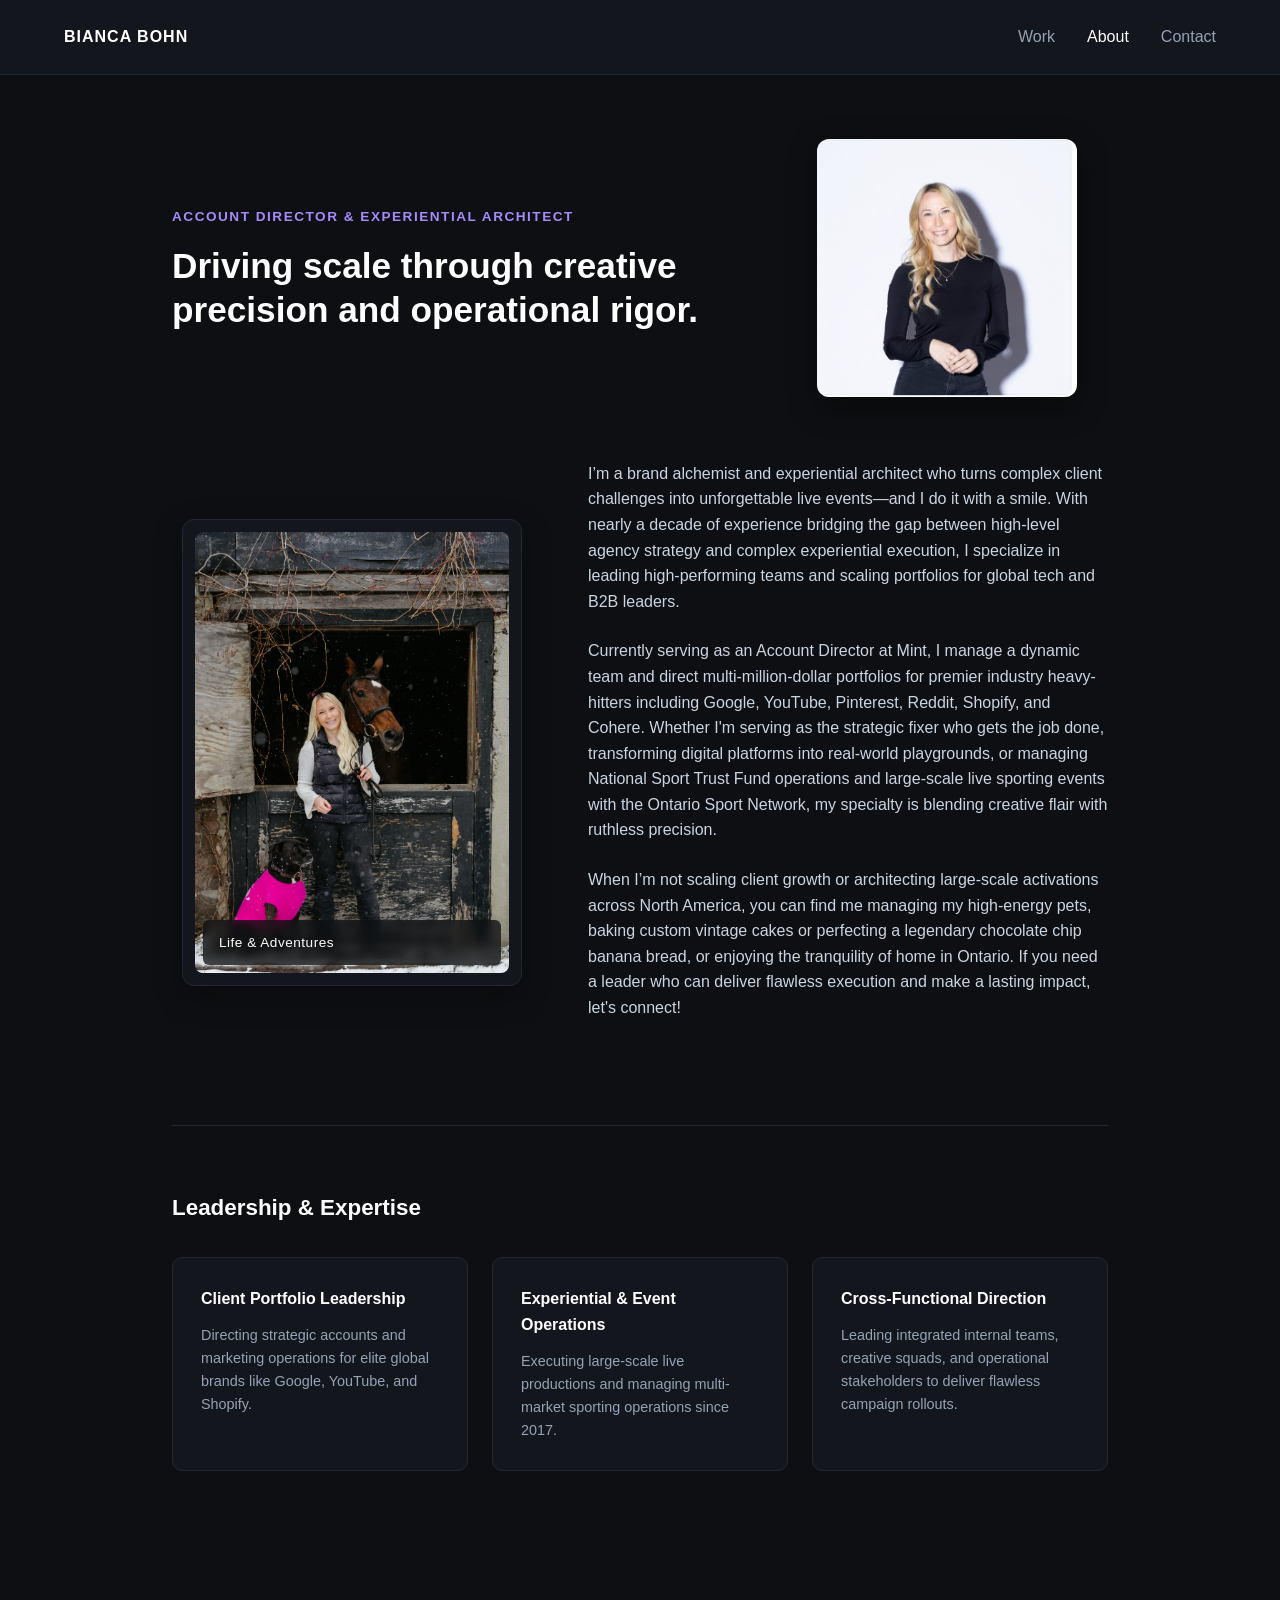
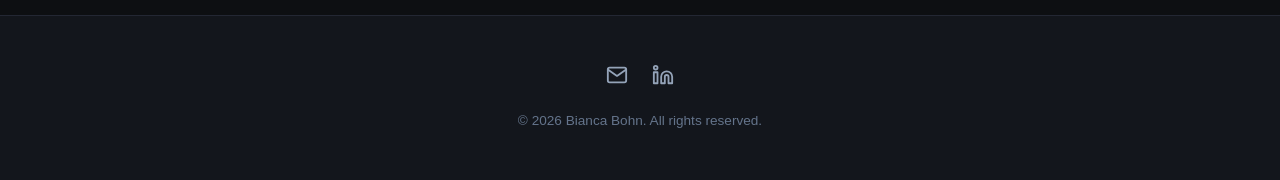
==== commit 1492e3a4: "Add files via upload" ====
--- a/about.html
+++ b/about.html
@@ -21,7 +21,7 @@
   <!-- About Page Container -->
   <main class="about-page-container">
     
-    <!-- Hero Balanced Section (Headshot on Right) -->
+    <!-- Hero Balanced Section -->
     <section class="about-hero-balanced">
       <div class="about-hero-text">
         <span class="info-label">Account Director & Experiential Architect</span>
@@ -32,14 +32,13 @@
       </div>
     </section>
 
-    <!-- Editorial Story Section (Lifestyle Image on Left via .reversed) -->
+    <!-- Editorial Story Section (Lifestyle Image on Left) -->
     <section class="about-story-section">
       <div class="about-story-grid reversed">
-        
         <div class="about-image-card-clean">
           <img src="about-lifestyle.jpg" alt="Bianca Bohn lifestyle">
+          <div class="image-overlay-label"><span>Life & Adventures</span></div>
         </div>
-
         <div class="about-text-content">
           <p class="story-lead">
             I’m a brand alchemist and experiential architect who turns complex client challenges into unforgettable live events—and I do it with a smile. With nearly a decade of experience bridging the gap between high-level agency strategy and complex experiential execution, I specialize in leading high-performing teams and scaling portfolios for global tech and B2B leaders.
@@ -51,7 +50,6 @@
             When I’m not scaling client growth or architecting large-scale activations across North America, you can find me managing my high-energy pets, baking custom vintage cakes or perfecting a legendary chocolate chip banana bread, or enjoying the tranquility of home in Ontario. If you need a leader who can deliver flawless execution and make a lasting impact, let's connect!
           </p>
         </div>
-
       </div>
     </section>
 
@@ -94,4 +92,4 @@
   </footer>
 
 </body>
-</html>
+</html>
--- a/styles.css
+++ b/styles.css
@@ -47,7 +47,7 @@
   color: #ffffff;
 }
 
-/* Homepage Carousel Styles */
+/* Homepage Carousel Styles & Overlays */
 .hero-carousel-section {
   padding: 4rem 0;
   overflow: hidden;
@@ -83,13 +83,21 @@
   display: block;
 }
 
+.carousel-overlay {
+  position: absolute;
+  bottom: 0;
+  left: 0;
+  right: 0;
+  padding: 1.5rem;
+  background: linear-gradient(to top, rgba(13, 15, 18, 0.9), transparent);
+  color: #ffffff;
+  font-weight: 600;
+  letter-spacing: 0.5px;
+}
+
 @keyframes scrollHorizontal {
-  0% {
-    transform: translateX(0);
-  }
-  100% {
-    transform: translateX(-50%);
-  }
+  0% { transform: translateX(0); }
+  100% { transform: translateX(-50%); }
 }
 
 /* About Page Styles */
@@ -142,9 +150,13 @@
 
 .about-story-grid {
   display: grid;
-  grid-template-columns: 0.9fr 1.3fr;
+  grid-template-columns: 1.3fr 0.9fr;
   gap: 3.5rem;
   align-items: center;
+}
+
+.about-story-grid.reversed {
+  grid-template-columns: 0.9fr 1.3fr;
 }
 
 .about-text-content p {
@@ -166,6 +178,8 @@
   box-shadow: 0 10px 30px rgba(0, 0, 0, 0.3);
   max-width: 340px;
   margin: 0 auto;
+  position: relative;
+  overflow: hidden;
 }
 
 .about-image-card-clean img {
@@ -175,6 +189,21 @@
   object-fit: cover;
 }
 
+.image-overlay-label {
+  position: absolute;
+  bottom: 1.25rem;
+  left: 1.25rem;
+  right: 1.25rem;
+  padding: 0.75rem 1rem;
+  background: rgba(13, 15, 18, 0.75);
+  backdrop-filter: blur(4px);
+  border-radius: 6px;
+  color: #ffffff;
+  font-size: 0.85rem;
+  font-weight: 500;
+  letter-spacing: 0.5px;
+}
+
 .experience-highlights {
   border-top: 1px solid #232733;
   padding-top: 4rem;
@@ -213,9 +242,8 @@
 }
 
 /* Contact Page Styles */
-.contact-container,
 .contact-page-container {
-  max-width: 800px;
+  max-width: 1000px;
   margin: 0 auto;
   padding: 4rem 2rem;
 }
@@ -226,7 +254,7 @@
   gap: 3rem;
 }
 
-/* Footer */
+/* Footer & Icons */
 .footer-section {
   background-color: #13161c;
   border-top: 1px solid #232733;
@@ -267,9 +295,10 @@
 @media (max-width: 768px) {
   .about-hero-balanced,
   .about-story-grid,
+  .about-story-grid.reversed,
   .highlights-grid,
   .contact-grid {
     grid-template-columns: 1fr;
     gap: 2rem;
   }
-}
+}
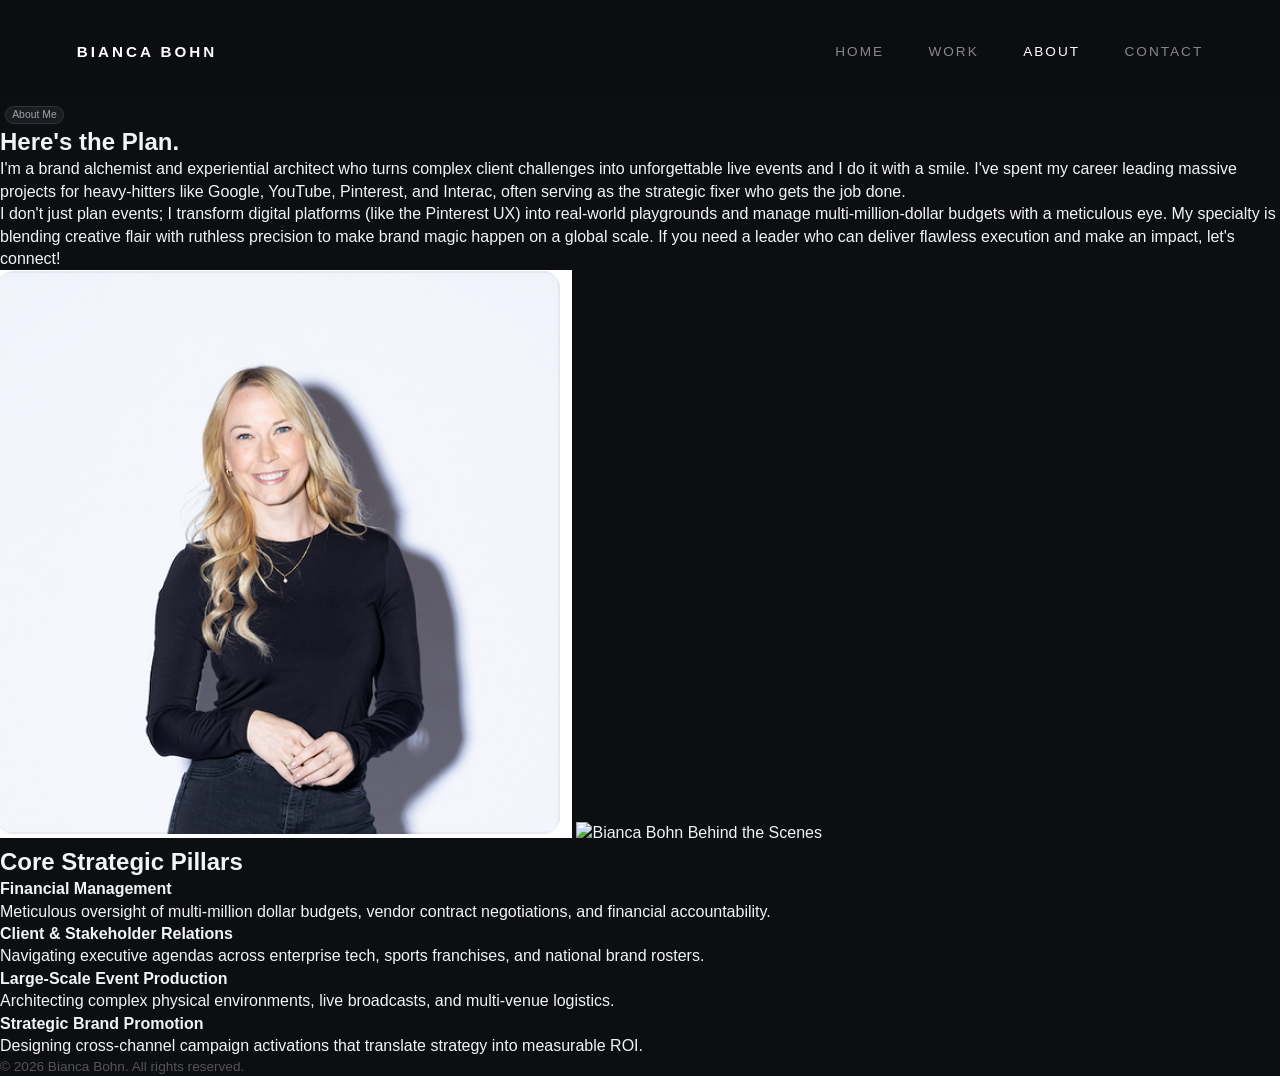
==== commit b0377029: "Add files via upload" ====
--- a/about.html
+++ b/about.html
@@ -8,87 +8,62 @@
 </head>
 <body>
 
-  <!-- Navigation -->
   <header class="navbar">
     <a href="index.html" class="logo">BIANCA BOHN</a>
     <nav class="nav-links">
-      <a href="index.html">Work</a>
+      <a href="index.html">Home</a>
+      <a href="work.html">Work</a>
       <a href="about.html" class="active">About</a>
-      <a href="contact.html">Contact</a>
+      <a href="contact.html" class="btn-nav">Contact</a>
     </nav>
   </header>
 
-  <!-- About Page Container -->
-  <main class="about-page-container">
-    
-    <!-- Hero Balanced Section -->
-    <section class="about-hero-balanced">
-      <div class="about-hero-text">
-        <span class="info-label">Account Director & Experiential Architect</span>
-        <h1>Driving scale through creative precision and operational rigor.</h1>
+  <section class="about-hero">
+    <div class="about-grid">
+      <div class="about-text">
+        <span class="badge">About Me</span>
+        <h1>Here's the Plan.</h1>
+        <p>
+          I'm a brand alchemist and experiential architect who turns complex client challenges into unforgettable live events and I do it with a smile. I've spent my career leading massive projects for heavy-hitters like Google, YouTube, Pinterest, and Interac, often serving as the strategic fixer who gets the job done.
+        </p>
+        <p>
+          I don't just plan events; I transform digital platforms (like the Pinterest UX) into real-world playgrounds and manage multi-million-dollar budgets with a meticulous eye. My specialty is blending creative flair with ruthless precision to make brand magic happen on a global scale. If you need a leader who can deliver flawless execution and make an impact, let's connect!
+        </p>
       </div>
-      <div class="headshot-wrapper">
-        <img src="headshot.jpg" alt="Bianca Bohn Professional Headshot">
+
+      <div class="about-images">
+        <img src="headshot.jpg" alt="Bianca Bohn Professional" class="about-img-primary">
+        <!-- Add a second lifestyle photo here for extra personality -->
+        <img src="personal.jpg" alt="Bianca Bohn Behind the Scenes" class="about-img-secondary">
       </div>
-    </section>
+    </div>
+  </section>
 
-    <!-- Editorial Story Section (Lifestyle Image on Left) -->
-    <section class="about-story-section">
-      <div class="about-story-grid reversed">
-        <div class="about-image-card-clean">
-          <img src="about-lifestyle.jpg" alt="Bianca Bohn lifestyle">
-          <div class="image-overlay-label"><span>Life & Adventures</span></div>
-        </div>
-        <div class="about-text-content">
-          <p class="story-lead">
-            I’m a brand alchemist and experiential architect who turns complex client challenges into unforgettable live events—and I do it with a smile. With nearly a decade of experience bridging the gap between high-level agency strategy and complex experiential execution, I specialize in leading high-performing teams and scaling portfolios for global tech and B2B leaders.
-          </p>
-          <p class="story-body">
-            Currently serving as an Account Director at Mint, I manage a dynamic team and direct multi-million-dollar portfolios for premier industry heavy-hitters including Google, YouTube, Pinterest, Reddit, Shopify, and Cohere. Whether I'm serving as the strategic fixer who gets the job done, transforming digital platforms into real-world playgrounds, or managing National Sport Trust Fund operations and large-scale live sporting events with the Ontario Sport Network, my specialty is blending creative flair with ruthless precision.
-          </p>
-          <p class="story-body">
-            When I’m not scaling client growth or architecting large-scale activations across North America, you can find me managing my high-energy pets, baking custom vintage cakes or perfecting a legendary chocolate chip banana bread, or enjoying the tranquility of home in Ontario. If you need a leader who can deliver flawless execution and make a lasting impact, let's connect!
-          </p>
-        </div>
+  <!-- Leadership Core Pillars -->
+  <section class="pillars-section">
+    <h2>Core Strategic Pillars</h2>
+    <div class="pillars-grid">
+      <div class="pillar-box">
+        <h4>Financial Management</h4>
+        <p>Meticulous oversight of multi-million dollar budgets, vendor contract negotiations, and financial accountability.</p>
       </div>
-    </section>
+      <div class="pillar-box">
+        <h4>Client & Stakeholder Relations</h4>
+        <p>Navigating executive agendas across enterprise tech, sports franchises, and national brand rosters.</p>
+      </div>
+      <div class="pillar-box">
+        <h4>Large-Scale Event Production</h4>
+        <p>Architecting complex physical environments, live broadcasts, and multi-venue logistics.</p>
+      </div>
+      <div class="pillar-box">
+        <h4>Strategic Brand Promotion</h4>
+        <p>Designing cross-channel campaign activations that translate strategy into measurable ROI.</p>
+      </div>
+    </div>
+  </section>
 
-    <!-- Professional Experience Highlights -->
-    <section class="experience-highlights">
-      <div class="highlight-header">
-        <h3>Leadership & Expertise</h3>
-      </div>
-      <div class="highlights-grid">
-        <div class="highlight-box">
-          <span class="highlight-title">Client Portfolio Leadership</span>
-          <p class="highlight-desc">Directing strategic accounts and marketing operations for elite global brands like Google, YouTube, and Shopify.</p>
-        </div>
-        <div class="highlight-box">
-          <span class="highlight-title">Experiential & Event Operations</span>
-          <p class="highlight-desc">Executing large-scale live productions and managing multi-market sporting operations since 2017.</p>
-        </div>
-        <div class="highlight-box">
-          <span class="highlight-title">Cross-Functional Direction</span>
-          <p class="highlight-desc">Leading integrated internal teams, creative squads, and operational stakeholders to deliver flawless campaign rollouts.</p>
-        </div>
-      </div>
-    </section>
-
-  </main>
-
-  <!-- Footer -->
-  <footer class="footer-section">
-    <div class="footer-content">
-      <div class="footer-icons">
-        <a href="mailto:biancabohn7@gmail.com" class="social-icon-btn" aria-label="Email">
-          <svg width="22" height="22" viewBox="0 0 24 24" fill="none" stroke="currentColor" stroke-width="2" stroke-linecap="round" stroke-linejoin="round"><path d="M4 4h16c1.1 0 2 .9 2 2v12c0 1.1-.9 2-2 2H4c-1.1 0-2-.9-2-2V6c0-1.1.9-2 2-2z"></path><polyline points="22,6 12,13 2,6"></polyline></svg>
-        </a>
-        <a href="https://www.linkedin.com/in/biancabohn/" target="_blank" rel="noopener noreferrer" class="social-icon-btn" aria-label="LinkedIn">
-          <svg width="22" height="22" viewBox="0 0 24 24" fill="none" stroke="currentColor" stroke-width="2" stroke-linecap="round" stroke-linejoin="round"><path d="M16 8a6 6 0 0 1 6 6v7h-4v-7a2 2 0 0 0-2-2 2 2 0 0 0-2 2v7h-4v-7a6 6 0 0 1 6-6z"></path><rect x="2" y="9" width="4" height="12"></rect><circle cx="4" cy="4" r="2"></circle></svg>
-        </a>
-      </div>
-      <p class="copyright">&copy; 2026 Bianca Bohn. All rights reserved.</p>
-    </div>
+  <footer class="contact-section">
+    <p class="copyright">&copy; 2026 Bianca Bohn. All rights reserved.</p>
   </footer>
 
 </body>
--- a/styles.css
+++ b/styles.css
@@ -1,45 +1,47 @@
-/* Base Styles */
+/* Base Reset & Obsidian Theme */
 * {
   margin: 0;
   padding: 0;
   box-sizing: border-box;
+  font-family: -apple-system, BlinkMacSystemFont, "Segoe UI", Roboto, Helvetica, Arial, sans-serif;
 }
 
 body {
-  font-family: -apple-system, BlinkMacSystemFont, "Segoe UI", Roboto, Helvetica, Arial, sans-serif;
-  background-color: #0d0f12;
-  color: #e2e8f0;
-  line-height: 1.6;
+  background-color: #0d0e12;
+  color: #f3f4f6;
   overflow-x: hidden;
-}
-
-/* Navbar */
+  line-height: 1.4;
+}
+
+/* Header Navigation */
 .navbar {
   display: flex;
   justify-content: space-between;
   align-items: center;
-  padding: 1.5rem 5%;
-  background-color: #13161c;
-  border-bottom: 1px solid #232733;
+  padding: 2.5rem 6%;
+  position: sticky;
+  top: 0;
+  background-color: rgba(13, 14, 18, 0.9);
+  backdrop-filter: blur(12px);
+  z-index: 100;
 }
 
 .logo {
-  font-weight: 700;
-  letter-spacing: 1px;
+  font-size: 0.95rem;
+  font-weight: 800;
+  letter-spacing: 3px;
+  color: #ffffff;
   text-decoration: none;
-  color: #ffffff;
-}
-
-.nav-links {
-  display: flex;
-  gap: 2rem;
 }
 
 .nav-links a {
+  color: #888888;
   text-decoration: none;
-  color: #94a3b8;
-  font-weight: 500;
-  transition: color 0.2s ease;
+  margin-left: 2.5rem;
+  font-size: 0.85rem;
+  letter-spacing: 2px;
+  text-transform: uppercase;
+  transition: color 0.3s ease;
 }
 
 .nav-links a:hover,
@@ -47,18 +49,73 @@
   color: #ffffff;
 }
 
-/* Homepage Carousel Styles & Overlays */
-.hero-carousel-section {
-  padding: 4rem 0;
+/* Hero Section with Character */
+.hero-statement {
+  padding: 5rem 6% 2rem 6%;
+  max-width: 1000px;
+}
+
+.main-title {
+  font-size: clamp(3.5rem, 9vw, 7rem);
+  font-weight: 900;
+  letter-spacing: -2px;
+  line-height: 0.95;
+  color: #ffffff;
+  margin-bottom: 1.5rem;
+  text-transform: uppercase;
+  background: linear-gradient(to right, #ffffff 60%, #9ca3af 100%);
+  -webkit-background-clip: text;
+  -webkit-text-fill-color: transparent;
+}
+
+.hero-subtext {
+  font-size: clamp(1.1rem, 2vw, 1.35rem);
+  color: #9ca3af;
+  line-height: 1.6;
+  max-width: 780px;
+}
+
+/* Carousel Section Header */
+.carousel-intro {
+  padding: 2.5rem 6% 0.8rem 6%;
+}
+
+.section-lead {
+  font-size: 1.25rem;
+  font-style: italic;
+  font-weight: 500;
+  color: #ffffff;
+  letter-spacing: 0.5px;
+  display: flex;
+  align-items: center;
+  gap: 0.8rem;
+}
+
+.section-lead::after {
+  content: "";
+  height: 1px;
+  flex: 1;
+  background: linear-gradient(to right, rgba(255, 255, 255, 0.2), transparent);
+}
+
+/* Horizontal Infinite Carousel */
+.horizontal-work-section {
+  padding-bottom: 6rem;
+  width: 100vw;
   overflow: hidden;
+}
+
+.carousel-container {
   width: 100%;
+  overflow: hidden;
+  display: flex;
 }
 
 .carousel-track {
   display: flex;
-  gap: 2rem;
+  gap: 0.5rem;
   width: max-content;
-  animation: scrollHorizontal 35s linear infinite;
+  animation: scrollHorizontal 38s linear infinite;
 }
 
 .carousel-track:hover {
@@ -66,239 +123,354 @@
 }
 
 .carousel-card {
-  width: 380px;
-  height: 480px;
-  border-radius: 12px;
+  position: relative;
+  flex: 0 0 580px;
+  height: 400px;
+  border-radius: 6px;
   overflow: hidden;
-  position: relative;
-  background: #13161c;
-  border: 1px solid #232733;
-  flex-shrink: 0;
+  text-decoration: none;
+  background-color: #16181e;
+  border: 1px solid rgba(255, 255, 255, 0.08);
 }
 
 .carousel-card img {
   width: 100%;
   height: 100%;
   object-fit: cover;
-  display: block;
-}
-
-.carousel-overlay {
+  transition: transform 0.5s ease, filter 0.3s ease;
+}
+
+.card-brighten img {
+  filter: brightness(1.22) contrast(1.05);
+}
+
+.carousel-card:hover img {
+  transform: scale(1.04);
+}
+
+.card-brighten:hover img {
+  filter: brightness(1.28) contrast(1.08);
+}
+
+.card-overlay {
   position: absolute;
-  bottom: 0;
-  left: 0;
-  right: 0;
-  padding: 1.5rem;
-  background: linear-gradient(to top, rgba(13, 15, 18, 0.9), transparent);
-  color: #ffffff;
-  font-weight: 600;
-  letter-spacing: 0.5px;
+  inset: 0;
+  background: linear-gradient(to top, rgba(0,0,0,0.85) 0%, rgba(0,0,0,0.25) 60%, transparent 100%);
+  opacity: 0;
+  display: flex;
+  flex-direction: column;
+  justify-content: flex-end;
+  padding: 2rem;
+  transition: opacity 0.3s ease;
+}
+
+.carousel-card:hover .card-overlay {
+  opacity: 1;
+}
+
+.client-name {
+  font-size: 0.8rem;
+  text-transform: uppercase;
+  letter-spacing: 2px;
+  color: #818cf8;
+  font-weight: 700;
+  margin-bottom: 0.3rem;
+}
+
+.card-overlay h3 {
+  font-size: 1.5rem;
+  color: #ffffff;
+  font-weight: 700;
 }
 
 @keyframes scrollHorizontal {
-  0% { transform: translateX(0); }
-  100% { transform: translateX(-50%); }
-}
-
-/* About Page Styles */
-.about-page-container {
-  max-width: 1000px;
+  0% {
+    transform: translateX(0);
+  }
+  100% {
+    transform: translateX(-3528px);
+  }
+}
+
+/* Contact Page Layout */
+.contact-page-container {
+  padding: 4rem 6% 6rem 6%;
+  max-width: 1200px;
   margin: 0 auto;
-  padding: 4rem 2rem;
-}
-
-.about-hero-balanced {
-  display: grid;
-  grid-template-columns: 1.4fr 0.8fr;
-  gap: 3rem;
-  align-items: center;
-  margin-bottom: 4rem;
-}
-
-.info-label {
-  display: inline-block;
-  font-size: 0.85rem;
-  text-transform: uppercase;
-  letter-spacing: 1.5px;
-  color: #a78bfa;
-  font-weight: 600;
-  margin-bottom: 1rem;
-}
-
-.about-hero-text h1 {
-  font-size: 2.2rem;
-  line-height: 1.25;
-  color: #ffffff;
-}
-
-.headshot-wrapper {
-  max-width: 260px;
-  margin: 0 auto;
-}
-
-.headshot-wrapper img {
-  width: 100%;
-  border-radius: 12px;
-  box-shadow: 0 10px 30px rgba(0, 0, 0, 0.4);
-  object-fit: cover;
-  display: block;
-}
-
-.about-story-section {
-  margin-bottom: 5rem;
-}
-
-.about-story-grid {
-  display: grid;
-  grid-template-columns: 1.3fr 0.9fr;
-  gap: 3.5rem;
-  align-items: center;
-}
-
-.about-story-grid.reversed {
-  grid-template-columns: 0.9fr 1.3fr;
-}
-
-.about-text-content p {
-  margin-bottom: 1.5rem;
-  color: #cbd5e1;
-  font-size: 1rem;
-}
-
-.story-lead {
-  font-weight: 500;
-  color: #ffffff;
-}
-
-.about-image-card-clean {
-  background: #13161c;
-  padding: 0.75rem;
-  border-radius: 12px;
-  border: 1px solid #232733;
-  box-shadow: 0 10px 30px rgba(0, 0, 0, 0.3);
-  max-width: 340px;
-  margin: 0 auto;
-  position: relative;
-  overflow: hidden;
-}
-
-.about-image-card-clean img {
-  width: 100%;
-  border-radius: 8px;
-  display: block;
-  object-fit: cover;
-}
-
-.image-overlay-label {
-  position: absolute;
-  bottom: 1.25rem;
-  left: 1.25rem;
-  right: 1.25rem;
-  padding: 0.75rem 1rem;
-  background: rgba(13, 15, 18, 0.75);
-  backdrop-filter: blur(4px);
-  border-radius: 6px;
-  color: #ffffff;
-  font-size: 0.85rem;
-  font-weight: 500;
-  letter-spacing: 0.5px;
-}
-
-.experience-highlights {
-  border-top: 1px solid #232733;
-  padding-top: 4rem;
-}
-
-.highlight-header h3 {
-  font-size: 1.4rem;
-  margin-bottom: 2rem;
-  color: #ffffff;
-}
-
-.highlights-grid {
-  display: grid;
-  grid-template-columns: repeat(3, 1fr);
-  gap: 1.5rem;
-}
-
-.highlight-box {
-  background: #13161c;
-  padding: 1.75rem;
-  border-radius: 10px;
-  border: 1px solid #232733;
-}
-
-.highlight-title {
-  display: block;
-  font-weight: 600;
-  margin-bottom: 0.75rem;
-  color: #ffffff;
-}
-
-.highlight-desc {
-  font-size: 0.9rem;
-  color: #94a3b8;
-  margin: 0;
-}
-
-/* Contact Page Styles */
-.contact-page-container {
-  max-width: 1000px;
-  margin: 0 auto;
-  padding: 4rem 2rem;
-}
-
+}
+
+.contact-header {
+  margin-bottom: 3.5rem;
+}
+
+.contact-header h1 {
+  font-size: clamp(2.5rem, 6vw, 4.2rem);
+  font-weight: 800;
+  color: #ffffff;
+  letter-spacing: -1px;
+  margin-bottom: 1.2rem;
+}
+
+.contact-subtitle {
+  font-size: 1.2rem;
+  color: #9ca3af;
+  max-width: 750px;
+  line-height: 1.6;
+}
+
+/* Contact Methods Grid */
 .contact-grid {
   display: grid;
   grid-template-columns: 1fr 1fr;
   gap: 3rem;
-}
-
-/* Footer & Icons */
+  margin-bottom: 3rem;
+}
+
+.contact-info-panel {
+  display: flex;
+  flex-direction: column;
+  gap: 1.5rem;
+}
+
+.info-card {
+  background-color: #12141a;
+  border: 1px solid #1f2430;
+  padding: 2rem;
+  border-radius: 10px;
+}
+
+.info-label {
+  font-size: 0.8rem;
+  text-transform: uppercase;
+  letter-spacing: 1.5px;
+  color: #818cf8;
+  font-weight: 600;
+  display: block;
+  margin-bottom: 0.5rem;
+}
+
+.info-value {
+  font-size: 1.25rem;
+  color: #ffffff;
+  text-decoration: none;
+  font-weight: 600;
+  transition: color 0.2s ease;
+}
+
+.info-value:hover {
+  color: #818cf8;
+}
+
+/* Form Styles */
+.contact-form-panel {
+  background-color: #12141a;
+  border: 1px solid #1f2430;
+  padding: 2.5rem;
+  border-radius: 12px;
+}
+
+.form-group {
+  margin-bottom: 1.5rem;
+}
+
+.form-group label {
+  display: block;
+  font-size: 0.85rem;
+  color: #9ca3af;
+  margin-bottom: 0.5rem;
+}
+
+.form-group input,
+.form-group textarea {
+  width: 100%;
+  padding: 0.9rem 1rem;
+  background-color: #0d0e12;
+  border: 1px solid #282e3d;
+  border-radius: 6px;
+  color: #ffffff;
+  font-size: 1rem;
+  outline: none;
+  transition: border-color 0.2s ease;
+}
+
+.form-group input:focus,
+.form-group textarea:focus {
+  border-color: #818cf8;
+}
+
+.submit-btn {
+  width: 100%;
+  padding: 1rem;
+  background-color: #ffffff;
+  color: #0d0e12;
+  border: none;
+  border-radius: 6px;
+  font-size: 1rem;
+  font-weight: 700;
+  cursor: pointer;
+  transition: background-color 0.2s ease, transform 0.2s ease;
+}
+
+.submit-btn:hover {
+  background-color: #e5e7eb;
+  transform: translateY(-2px);
+}
+
+/* Footprint Section (Market Directory) */
+.footprint-section {
+  background-color: #12141a;
+  border: 1px solid #1f2430;
+  padding: 2.5rem;
+  border-radius: 12px;
+}
+
+.footprint-header h3 {
+  font-size: 1.5rem;
+  color: #ffffff;
+  margin-bottom: 1.8rem;
+}
+
+.footprint-directory {
+  display: grid;
+  grid-template-columns: 1.5fr 1fr 1fr;
+  gap: 2.5rem;
+  padding-top: 0.5rem;
+}
+
+.region-column {
+  display: flex;
+  flex-direction: column;
+}
+
+.region-title {
+  font-size: 0.9rem;
+  text-transform: uppercase;
+  letter-spacing: 2px;
+  color: #ffffff;
+  font-weight: 800;
+  margin-bottom: 1.5rem;
+  padding-bottom: 0.6rem;
+  border-bottom: 1px solid rgba(255, 255, 255, 0.12);
+}
+
+.sub-region-group {
+  margin-bottom: 1.25rem;
+}
+
+.sub-region-group:last-child {
+  margin-bottom: 0;
+}
+
+.sub-region-title {
+  font-size: 0.75rem;
+  text-transform: uppercase;
+  letter-spacing: 1.5px;
+  color: #818cf8;
+  font-weight: 700;
+  display: block;
+  margin-bottom: 0.5rem;
+}
+
+.city-list {
+  list-style: none;
+  display: flex;
+  flex-direction: column;
+  gap: 0.6rem;
+}
+
+.city-list li {
+  font-size: 0.9rem;
+  color: #cbd5e1;
+  display: flex;
+  align-items: center;
+  gap: 0.6rem;
+}
+
+.city-dot {
+  width: 6px;
+  height: 6px;
+  border-radius: 50%;
+  background-color: #818cf8;
+  box-shadow: 0 0 5px #818cf8;
+  flex-shrink: 0;
+}
+
+.city-dot.primary {
+  background-color: #ffffff;
+  box-shadow: 0 0 8px #ffffff;
+}
+
+.city-dot.global {
+  background-color: #10b981;
+  box-shadow: 0 0 8px #10b981;
+}
+
+.badge {
+  font-size: 0.65rem;
+  color: #a1a1aa;
+  background-color: rgba(255, 255, 255, 0.06);
+  padding: 0.15rem 0.4rem;
+  border-radius: 10px;
+  border: 1px solid rgba(255, 255, 255, 0.1);
+  margin-left: 0.3rem;
+}
+
+/* Clean Icon Footer */
 .footer-section {
-  background-color: #13161c;
-  border-top: 1px solid #232733;
-  padding: 3rem 0;
-  margin-top: 5rem;
+  padding: 3rem 6%;
+  border-top: 1px solid #1a1c23;
   text-align: center;
+  background-color: #090a0d;
 }
 
 .footer-content {
-  max-width: 1000px;
-  margin: 0 auto;
-  padding: 0 2rem;
+  display: flex;
+  flex-direction: column;
+  align-items: center;
+  gap: 1.2rem;
 }
 
 .footer-icons {
   display: flex;
+  align-items: center;
   justify-content: center;
-  gap: 1.5rem;
-  margin-bottom: 1.5rem;
+  gap: 1.2rem;
 }
 
 .social-icon-btn {
-  color: #94a3b8;
-  transition: color 0.2s ease;
   display: inline-flex;
+  align-items: center;
+  justify-content: center;
+  width: 48px;
+  height: 48px;
+  border-radius: 50%;
+  background-color: #12141a;
+  border: 1px solid #1f2430;
+  color: #9ca3af;
+  text-decoration: none;
+  transition: color 0.25s ease, border-color 0.25s ease, transform 0.25s ease, background-color 0.25s ease;
 }
 
 .social-icon-btn:hover {
   color: #ffffff;
+  border-color: #818cf8;
+  background-color: #1a1d26;
+  transform: translateY(-3px);
 }
 
 .copyright {
   font-size: 0.85rem;
-  color: #64748b;
-}
-
-/* Responsive Design */
+  color: #555555;
+}
+
+/* Mobile Responsiveness */
 @media (max-width: 768px) {
-  .about-hero-balanced,
-  .about-story-grid,
-  .about-story-grid.reversed,
-  .highlights-grid,
+  .footprint-directory {
+    grid-template-columns: 1fr;
+    gap: 1.8rem;
+  }
+
   .contact-grid {
     grid-template-columns: 1fr;
-    gap: 2rem;
   }
 }
